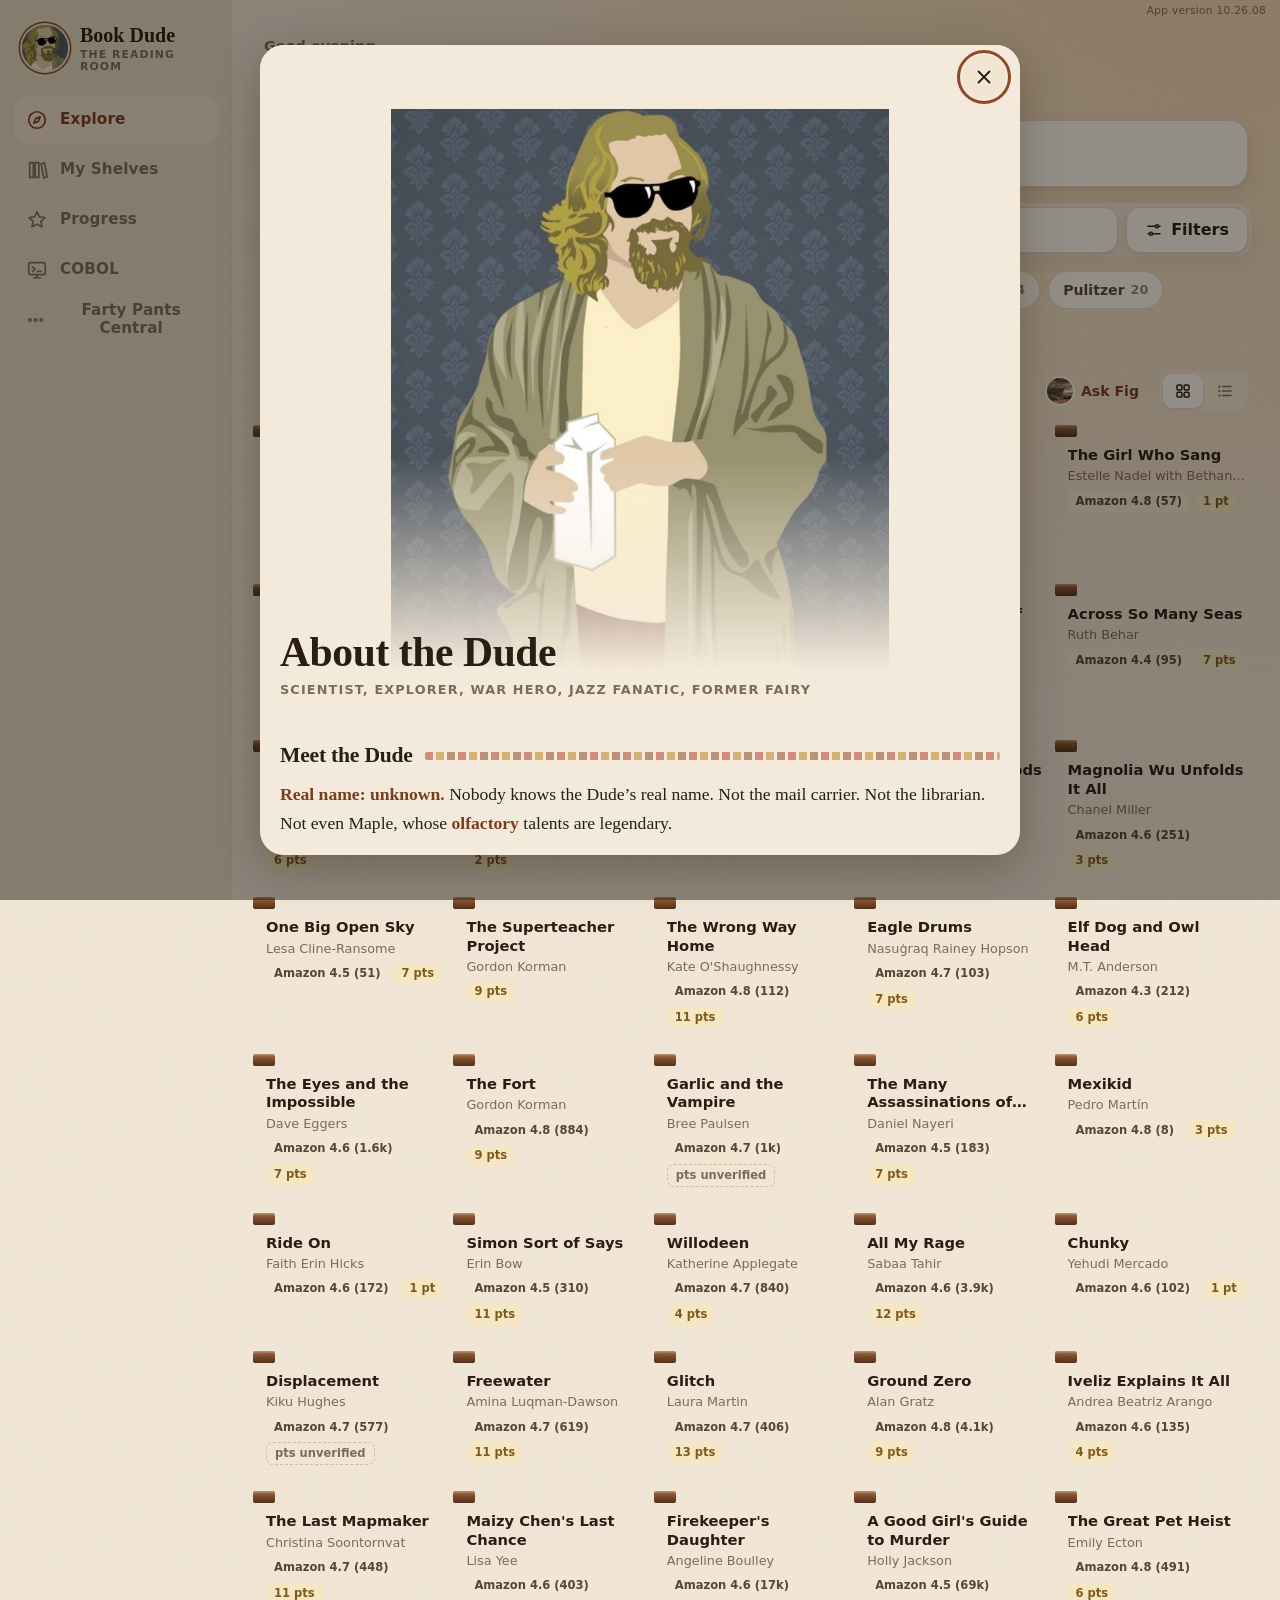
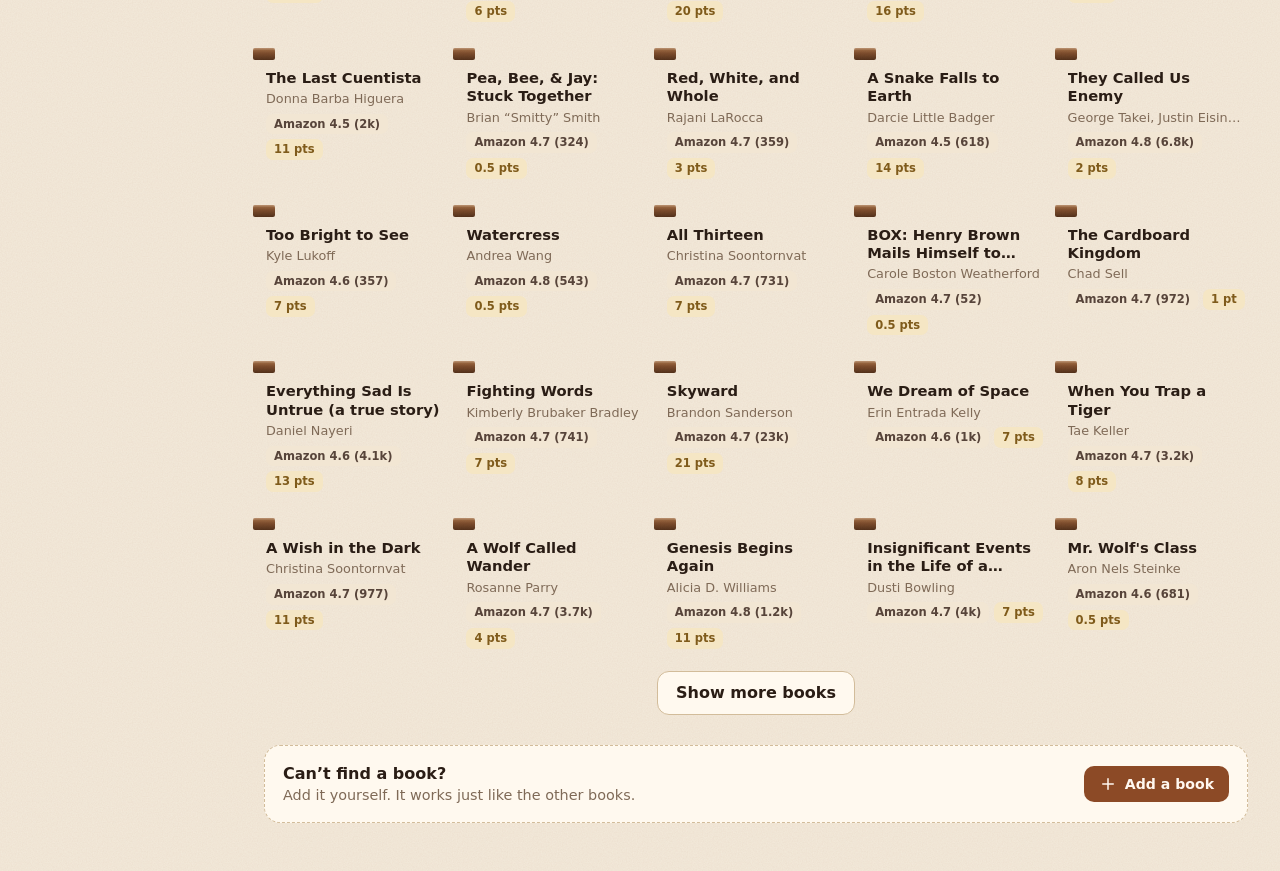
==== docs/index.html @ 534fa657 "Start Book Dude Next as a copy of live Book Dude 10.26.08 Copied from DudebromanUT/Book-Dude at 23ea" ====
<!doctype html>
<html lang="en" data-accent="leather">
<head>
  <meta charset="utf-8">
  <meta name="viewport" content="width=device-width, initial-scale=1, viewport-fit=cover">
  <meta http-equiv="Content-Security-Policy" content="default-src 'self'; script-src 'self'; style-src 'self'; img-src 'self' data: https://covers.openlibrary.org https://archive.org https://*.archive.org; connect-src 'self' https://script.google.com https://script.googleusercontent.com; manifest-src 'self'; worker-src 'self'; base-uri 'none'; form-action 'none'; object-src 'none'">
  <meta name="referrer" content="no-referrer">
  <title>Book Dude Next</title>
  <meta name="description" content="The Book Dude’s Reading Room: find award-winning books, keep a private reading journal, and track AR quiz points.">
  <meta name="color-scheme" content="light dark">
  <meta name="theme-color" content="#F4EADB" media="(prefers-color-scheme: light)">
  <meta name="theme-color" content="#16100C" media="(prefers-color-scheme: dark)">
  <meta name="apple-mobile-web-app-capable" content="yes">
  <meta name="mobile-web-app-capable" content="yes">
  <meta name="apple-mobile-web-app-title" content="Dude Next">
  <meta name="apple-mobile-web-app-status-bar-style" content="default">
  <meta name="format-detection" content="telephone=no">
  <link rel="manifest" href="manifest.webmanifest">
  <link rel="icon" href="icons/icon-192.png" type="image/png">
  <link rel="apple-touch-icon" href="icons/icon-180.png">
  <link rel="stylesheet" href="styles.css">
  <script src="core.js" defer></script>
  <script src="catalog.js" defer></script>
  <script src="dude.js" defer></script>
  <script src="pets.js" defer></script>
  <script src="app/main.js" type="module"></script>
</head>
<body>
  <a class="skip" href="#main">Skip to content</a>
  <div class="app">
    <nav class="tabbar" aria-label="Sections">
      <a class="brand" href="#explore" aria-label="Book Dude home">
        <img src="img/dude-face.jpg" alt="" width="40" height="40">
        <span>Book Dude<small>The Reading Room</small></span>
      </a>
      <button type="button" class="tab" data-act="tab" data-tab="explore">
        <svg viewBox="0 0 24 24" aria-hidden="true"><circle cx="12" cy="12" r="9"/><path d="M15.5 8.5l-2 5-5 2 2-5z"/></svg>
        <span>Explore</span>
      </button>
      <button type="button" class="tab" data-act="tab" data-tab="shelves">
        <svg viewBox="0 0 24 24" aria-hidden="true"><path d="M4 4h4v16H4zM10 4h4v16h-4zM16.5 5.2l3.6-1 3 15.4-3.7 1z"/></svg>
        <span>My Shelves</span>
      </button>
      <button type="button" class="tab" data-act="tab" data-tab="progress">
        <svg viewBox="0 0 24 24" aria-hidden="true"><path d="M12 3l2.6 5.6 6.1.7-4.5 4.2 1.2 6L12 16.6 6.6 19.5l1.2-6-4.5-4.2 6.1-.7z"/></svg>
        <span>Progress</span>
      </button>
      <button type="button" class="tab" data-act="tab" data-tab="cobol">
        <svg viewBox="0 0 24 24" aria-hidden="true"><rect x="3" y="4" width="18" height="13" rx="2"/><path d="M7 8.5l3 2.5-3 2.5M12.5 13.5h4M12 17v3.5M8.5 20.5h7"/></svg>
        <span>COBOL</span>
      </button>
      <button type="button" class="tab" data-act="tab" data-tab="more">
        <svg viewBox="0 0 24 24" aria-hidden="true"><circle cx="5" cy="12" r="1.6"/><circle cx="12" cy="12" r="1.6"/><circle cx="19" cy="12" r="1.6"/></svg>
        <span>Farty Pants Central</span>
      </button>
    </nav>
    <div class="content">
      <p class="app-version" id="app-version"></p>
      <div class="banner" id="update" hidden>
        <span>A new version of Book Dude is ready.</span>
        <button type="button" class="btn small primary" data-act="update-app">Update app</button>
      </div>
      <div class="banner warn" id="storage-warning" hidden></div>
      <main id="main" tabindex="-1">
        <p class="loading">Finding the Dude’s glasses…</p>
      </main>
    </div>
  </div>
  <dialog id="sheet" class="sheet" aria-labelledby="sheet-title"></dialog>
  <dialog id="confirm" class="sheet small" aria-labelledby="confirm-title"></dialog>
  <div id="toast" class="toast" role="status" aria-live="polite"></div>
  <div id="confetti" class="confetti" aria-hidden="true"></div>
  <noscript><p class="loading">Book Dude needs JavaScript turned on.</p></noscript>
</body>
</html>
---- docs/styles.css ----
/* Book Dude: the Reading Room. Late-afternoon library light, old leather, brass, and a well-loved rug. */

:root {
  --serif: "Iowan Old Style", ui-serif, "New York", "Palatino Linotype", Georgia, serif;
  --book: "Iowan Old Style", "Palatino Linotype", ui-serif, Georgia, serif;
  --sans: system-ui, -apple-system, "Segoe UI", Roboto, "Helvetica Neue", sans-serif;
  --round: ui-rounded, "SF Pro Rounded", system-ui, -apple-system, sans-serif;

  --bg: #F4EADB;
  --bg-2: #EBDDC7;
  --surface: #FFF9EF;
  --surface-2: #F2E6D3;
  --ink: #2A1D15;
  --ink-2: #57443A;
  --muted: #7F6A57;
  --line: #E5D5BC;
  --line-strong: #D2BC9A;
  --shadow: 0 1px 2px rgb(70 40 15 / .08), 0 8px 22px rgb(70 40 15 / .10);
  --shadow-lg: 0 12px 44px rgb(40 22 8 / .28);

  --coral: #B8402F;
  --coral-soft: #F6DED6;
  --gold: #B8841F;
  --gold-soft: #F5E6C4;
  --plum: #6E4C8F;
  --plum-soft: #ECE3F3;
  --slate: #6F6A63;
  --slate-soft: #E8E2DA;
  --warn-bg: #FBEBC8;
  --warn-ink: #6B4507;
  --danger: #A8362A;

  /* The shelves, the window light, and a little paper grain. */
  --wood-light: #A8744A;
  --wood: #7C4B2B;
  --wood-dark: #4F2D18;
  --glow: rgb(255 186 104 / .42);
  --grain: url("data:image/svg+xml,%3Csvg xmlns='http://www.w3.org/2000/svg' width='180' height='180'%3E%3Cfilter id='n'%3E%3CfeTurbulence type='fractalNoise' baseFrequency='.8' numOctaves='2' stitchTiles='stitch'/%3E%3CfeColorMatrix values='0 0 0 0 .32 0 0 0 0 .2 0 0 0 0 .1 0 0 0 .09 0'/%3E%3C/filter%3E%3Crect width='100%25' height='100%25' filter='url(%23n)'/%3E%3C/svg%3E");

  --radius: 16px;
  --tabbar-h: 64px;
  --gutter: 16px;
  --safe-t: env(safe-area-inset-top, 0px);
  --safe-b: env(safe-area-inset-bottom, 0px);
  --safe-l: env(safe-area-inset-left, 0px);
  --safe-r: env(safe-area-inset-right, 0px);
  color-scheme: light dark;
}

/* Accent colors the reader can pick in More. Leather is the Dude's armchair. */
:root, [data-accent="leather"] { --accent: #8C4A26; --accent-ink: #FFF8F0; --accent-soft: #F2DFCF; --accent-text: #7A3D1D; }
[data-accent="rug"] { --accent: #A8352B; --accent-ink: #FFF8F0; --accent-soft: #F6DCD6; --accent-text: #932A20; }
[data-accent="brass"] { --accent: #8E610E; --accent-ink: #FFF8EC; --accent-soft: #F5E7C6; --accent-text: #7A520A; }
[data-accent="ivy"] { --accent: #47683A; --accent-ink: #FFFFFF; --accent-soft: #E2ECD9; --accent-text: #3B5830; }
[data-accent="teal"] { --accent: #1F6F6B; --accent-ink: #FFFFFF; --accent-soft: #DCEFEC; --accent-text: #17605C; }
[data-accent="navy"] { --accent: #2D4470; --accent-ink: #FFFFFF; --accent-soft: #DFE5F1; --accent-text: #253A62; }
[data-accent="plum"] { --accent: #7448A8; --accent-ink: #FFFFFF; --accent-soft: #EEE6F7; --accent-text: #63389A; }
[data-accent="berry"] { --accent: #B83B6E; --accent-ink: #FFFFFF; --accent-soft: #F9E1EA; --accent-text: #A0305E; }
/* Earlier choices, kept so a saved pick still works. */
[data-accent="coral"] { --accent: #D0533A; --accent-ink: #FFFFFF; --accent-soft: #FCE4DC; --accent-text: #B4432C; }
[data-accent="sky"] { --accent: #2F6FB3; --accent-ink: #FFFFFF; --accent-soft: #E0ECF8; --accent-text: #275F9C; }
[data-accent="forest"] { --accent: #2E7247; --accent-ink: #FFFFFF; --accent-soft: #DFF0E4; --accent-text: #24633B; }

/* Evening in the Reading Room: lamp light on dark wood. */
@media (prefers-color-scheme: dark) {
  :root {
    --bg: #15100C;
    --bg-2: #1B140F;
    --surface: #221913;
    --surface-2: #2C2119;
    --ink: #F3E6D2;
    --ink-2: #D3C1A8;
    --muted: #A8927A;
    --line: #3A2B20;
    --line-strong: #4D3A2B;
    --shadow: 0 1px 2px rgb(0 0 0 / .35), 0 8px 22px rgb(0 0 0 / .3);
    --shadow-lg: 0 12px 44px rgb(0 0 0 / .55);
    --coral: #F08872;
    --coral-soft: #3F2219;
    --gold: #E8BC5C;
    --gold-soft: #3A2D16;
    --plum: #BBA0E2;
    --plum-soft: #30243F;
    --slate: #B2A99D;
    --slate-soft: #302820;
    --warn-bg: #3B2E16;
    --warn-ink: #F3D89B;
    --danger: #FF9C86;
    --wood-light: #6E4529;
    --wood: #4E2F1A;
    --wood-dark: #2E1A0D;
    --glow: rgb(255 160 80 / .12);
  }
  :root, [data-accent="leather"] { --accent: #E0A070; --accent-ink: #2A1408; --accent-soft: #3C2719; --accent-text: #EDB487; }
  [data-accent="rug"] { --accent: #F08A7A; --accent-ink: #2E0E09; --accent-soft: #43201B; --accent-text: #F6A497; }
  [data-accent="brass"] { --accent: #E8BC5C; --accent-ink: #2A1C04; --accent-soft: #3A2D16; --accent-text: #F0CB7B; }
  [data-accent="ivy"] { --accent: #A3C98A; --accent-ink: #13230C; --accent-soft: #26341E; --accent-text: #B7D7A2; }
  [data-accent="teal"] { --accent: #5CC0B7; --accent-ink: #0D2523; --accent-soft: #1B3836; --accent-text: #7ED3CB; }
  [data-accent="navy"] { --accent: #94B2EA; --accent-ink: #0E1A31; --accent-soft: #1F2B42; --accent-text: #AFC6F0; }
  [data-accent="plum"] { --accent: #B99BEA; --accent-ink: #1E1330; --accent-soft: #2D2540; --accent-text: #CBB3F2; }
  [data-accent="berry"] { --accent: #F08AB4; --accent-ink: #2C0E1B; --accent-soft: #3E2030; --accent-text: #F5A6C6; }
  [data-accent="coral"] { --accent: #FF8A6E; --accent-ink: #2A120C; --accent-soft: #3B2520; --accent-text: #FFA48D; }
  [data-accent="sky"] { --accent: #7DB5F0; --accent-ink: #0D1E31; --accent-soft: #1C2D42; --accent-text: #9CC7F4; }
  [data-accent="forest"] { --accent: #6FCB8F; --accent-ink: #0E2617; --accent-soft: #1B3424; --accent-text: #8ED9A7; }
}

*, *::before, *::after { box-sizing: border-box; }
[hidden] { display: none !important; }
html { -webkit-text-size-adjust: 100%; text-size-adjust: 100%; background: var(--bg); }
@supports (font: -apple-system-body) { html { font: -apple-system-body; } }
body {
  margin: 0;
  min-height: 100dvh;
  /* Sunlight from the round window, top right. */
  background: radial-gradient(130% 60% at 100% -8%, var(--glow), transparent 62%) no-repeat, var(--grain), var(--bg);
  color: var(--ink);
  font-family: var(--sans);
  font-size: 1rem;
  line-height: 1.45;
  -webkit-tap-highlight-color: transparent;
  overscroll-behavior-y: none;
}
html:has(dialog[open]) { overflow: hidden; }
button, input, select, textarea { font: inherit; color: inherit; }
button { cursor: pointer; }
a { color: var(--accent-text); }
img, svg { display: block; }
h1, h2, h3 { font-family: var(--serif); font-weight: 650; line-height: 1.15; margin: 0; letter-spacing: -.01em; }
p { margin: 0; }
:focus-visible { outline: 3px solid var(--accent); outline-offset: 2px; border-radius: 6px; }
.visually-hidden { position: absolute !important; width: 1px; height: 1px; overflow: hidden; clip: rect(0 0 0 0); white-space: nowrap; }
.skip { position: absolute; left: -999px; top: 8px; z-index: 50; background: var(--surface); padding: 8px 12px; border-radius: 8px; }
.skip:focus { left: 8px; }
.loading { padding: 40vh 24px 0; text-align: center; color: var(--muted); }

/* ---------- Layout ---------- */
.app { min-height: 100dvh; }
.content { min-width: 0; }
main {
  padding: calc(var(--safe-t) + 12px) calc(var(--gutter) + var(--safe-r)) calc(var(--tabbar-h) + var(--safe-b) + 28px) calc(var(--gutter) + var(--safe-l));
  max-width: 1180px;
  margin: 0 auto;
  outline: none;
}
.tabbar {
  position: fixed; z-index: 20; left: 0; right: 0; bottom: 0;
  display: grid; grid-template-columns: repeat(5, 1fr);
  padding: 6px calc(8px + var(--safe-r)) calc(6px + var(--safe-b)) calc(8px + var(--safe-l));
  background: color-mix(in srgb, var(--surface) 86%, transparent);
  -webkit-backdrop-filter: saturate(1.6) blur(18px);
  backdrop-filter: saturate(1.6) blur(18px);
  border-top: 1px solid var(--line);
}
.brand { display: none; }
.tab {
  display: flex; flex-direction: column; align-items: center; gap: 3px;
  min-height: 52px; padding: 4px 2px; border: 0; background: none; border-radius: 12px;
  color: var(--muted); font-size: .7rem; font-weight: 600; letter-spacing: .01em;
}
/* A long tab name (Farty Pants Central) wraps onto two lines on a narrow phone instead of running off the edge. */
.tab { min-width: 0; text-align: center; }
.tab span { max-width: 100%; line-height: 1.15; overflow-wrap: anywhere; }
.tab svg { width: 26px; height: 26px; fill: none; stroke: currentColor; stroke-width: 1.8; stroke-linejoin: round; stroke-linecap: round; }
.tab[aria-current="page"] { color: var(--accent-text); }
.tab[aria-current="page"] svg { fill: var(--accent-soft); }

@media (min-width: 900px) {
  .app { display: grid; grid-template-columns: 232px 1fr; }
  .tabbar {
    position: sticky; top: 0; height: 100dvh; display: flex; flex-direction: column; gap: 4px;
    padding: calc(var(--safe-t) + 20px) 14px 20px calc(14px + var(--safe-l));
    border-top: 0; border-right: 1px solid var(--line); background: var(--grain), var(--bg-2);
    -webkit-backdrop-filter: none; backdrop-filter: none;
  }
  .brand { display: flex; align-items: center; gap: 12px; padding: 4px 8px 20px; text-decoration: none; color: var(--ink); }
  .brand img { width: 46px; height: 46px; border-radius: 50%; object-fit: cover; box-shadow: 0 0 0 2px var(--bg-2), 0 0 0 3.5px var(--accent); }
  .brand span { display: grid; font-family: var(--serif); font-weight: 700; font-size: 1.25rem; line-height: 1.1; }
  .brand small { font-family: var(--sans); font-size: .68rem; font-weight: 800; letter-spacing: .1em; text-transform: uppercase; color: var(--muted); margin-top: 3px; }
  .tab { flex-direction: row; gap: 12px; min-height: 46px; padding: 0 12px; font-size: .95rem; }
  .tab svg { width: 22px; height: 22px; }
  .tab[aria-current="page"] { background: var(--accent-soft); }
  main { padding-bottom: 48px; padding-top: calc(var(--safe-t) + 28px); padding-left: 32px; padding-right: calc(32px + var(--safe-r)); width: 100%; }
}

.banner {
  position: sticky; top: 0; z-index: 25;
  display: flex; align-items: center; justify-content: center; flex-wrap: wrap; gap: 8px 14px;
  padding: calc(var(--safe-t) + 8px) 16px 8px; background: var(--accent-soft); color: var(--ink); font-weight: 600; font-size: .92rem; text-align: center;
}
.banner.warn { background: var(--warn-bg); color: var(--warn-ink); }
/* Which version this device is running, in small print at the top (for troubleshooting). */
.app-version {
  position: absolute; z-index: 26; top: calc(var(--safe-t) + 3px); right: 14px; margin: 0; pointer-events: none;
  font-size: .66rem; letter-spacing: .03em; color: var(--muted); font-variant-numeric: tabular-nums;
}
.content { position: relative; }

/* ---------- Headers ---------- */
.view-head { display: flex; align-items: flex-end; justify-content: space-between; gap: 12px; margin: 8px 0 16px; }
.kicker { color: var(--muted); font-size: .9rem; font-weight: 600; margin-bottom: 2px; }
.view-head h1 { font-size: clamp(1.75rem, 6vw, 2.25rem); }
.pill {
  display: inline-flex; align-items: center; gap: 6px; padding: 4px 10px; border-radius: 999px;
  font-size: .75rem; font-weight: 700; background: var(--surface-2); color: var(--muted); white-space: nowrap;
}
.pill.ok { background: var(--accent-soft); color: var(--accent-text); }
.pill .dot { width: 7px; height: 7px; border-radius: 50%; background: currentColor; }
.section-title { font-size: 1.2rem; margin: 28px 0 12px; display: flex; align-items: baseline; justify-content: space-between; gap: 10px; }
.section-title small { font-family: var(--sans); font-size: .82rem; font-weight: 600; color: var(--muted); }

/* ---------- Controls ---------- */
.btn {
  display: inline-flex; align-items: center; justify-content: center; gap: 8px;
  min-height: 44px; padding: 0 18px; border-radius: 12px; border: 1px solid var(--line-strong);
  background: var(--surface); color: var(--ink); font-weight: 650; text-decoration: none; white-space: nowrap;
}
.btn svg { width: 18px; height: 18px; fill: none; stroke: currentColor; stroke-width: 2; stroke-linecap: round; stroke-linejoin: round; }
.btn.primary { background: var(--accent); border-color: transparent; color: var(--accent-ink); }
.btn.ghost { background: transparent; border-color: transparent; color: var(--accent-text); }
.btn.danger { color: var(--danger); }
.btn.small { min-height: 36px; padding: 0 14px; font-size: .88rem; border-radius: 10px; }
.btn.block { width: 100%; }
.btn:disabled { opacity: .5; cursor: default; }
.btn:active:not(:disabled) { transform: scale(.98); }
.icon-btn {
  display: inline-grid; place-items: center; width: 44px; height: 44px; border-radius: 50%;
  border: 0; background: var(--surface-2); color: var(--ink);
}
.icon-btn svg { width: 22px; height: 22px; fill: none; stroke: currentColor; stroke-width: 2; stroke-linecap: round; stroke-linejoin: round; }

.field { display: grid; gap: 6px; }
.field > span, .label { font-size: .82rem; font-weight: 700; color: var(--ink-2); letter-spacing: .01em; }
.input, select.input, textarea.input {
  width: 100%; min-height: 46px; padding: 10px 14px; border-radius: 12px;
  border: 1px solid var(--line-strong); background: var(--surface); color: var(--ink);
  font-size: max(16px, 1rem);
}
.shelf-sort { max-width: 280px; margin-bottom: 12px; }
select.input {
  appearance: none; -webkit-appearance: none; padding-right: 36px;
  background-image: linear-gradient(45deg, transparent 50%, var(--muted) 50%), linear-gradient(135deg, var(--muted) 50%, transparent 50%);
  background-position: calc(100% - 19px) 50%, calc(100% - 14px) 50%; background-size: 5px 5px; background-repeat: no-repeat;
}
textarea.input { min-height: 120px; resize: vertical; line-height: 1.5; }
.input::placeholder { color: var(--muted); }
.hint { font-size: .82rem; color: var(--muted); }
.error { font-size: .85rem; color: var(--danger); font-weight: 600; }

.search {
  position: sticky; top: calc(var(--safe-t) + 6px); z-index: 10;
  display: flex; gap: 8px; align-items: center; margin: 0 -4px 12px; padding: 4px;
  border-radius: 16px;
  background: color-mix(in srgb, var(--bg) 82%, transparent);
  -webkit-backdrop-filter: blur(14px); backdrop-filter: blur(14px);
}
.search-box { position: relative; flex: 1; }
.search-box svg { position: absolute; left: 13px; top: 50%; width: 20px; height: 20px; transform: translateY(-50%); fill: none; stroke: var(--muted); stroke-width: 2; stroke-linecap: round; pointer-events: none; }
.search-box .input { padding-left: 42px; border-radius: 14px; box-shadow: var(--shadow); border-color: var(--line); }
.search-box .input::-webkit-search-cancel-button { -webkit-appearance: none; }
.filter-btn { position: relative; min-height: 46px; border-radius: 14px; box-shadow: var(--shadow); border-color: var(--line); }
.filter-btn .count {
  display: inline-grid; place-items: center; min-width: 20px; height: 20px; padding: 0 6px; border-radius: 10px;
  background: var(--accent); color: var(--accent-ink); font-size: .72rem; font-family: var(--round);
}

.chips { display: flex; gap: 8px; overflow-x: auto; scrollbar-width: none; padding: 2px var(--gutter) 6px; margin: 0 calc(-1 * var(--gutter)); scroll-padding: var(--gutter); }
.chips::-webkit-scrollbar { display: none; }
@media (min-width: 900px) { .chips { flex-wrap: wrap; overflow: visible; padding: 2px 0 6px; margin: 0; } }
.chip {
  flex: none; display: inline-flex; align-items: center; gap: 6px; min-height: 38px; padding: 0 14px;
  border-radius: 999px; border: 1px solid var(--line); background: var(--surface); color: var(--ink-2);
  font-weight: 650; font-size: .88rem; white-space: nowrap;
}
.chip[aria-pressed="true"] { background: var(--ink); border-color: var(--ink); color: var(--bg); }
.chip .n { font-family: var(--round); font-weight: 700; opacity: .65; font-size: .8rem; }
.chip.removable { background: var(--accent-soft); border-color: transparent; color: var(--accent-text); }
.chip.removable svg { width: 14px; height: 14px; stroke: currentColor; stroke-width: 2.5; fill: none; stroke-linecap: round; }

.toolbar { display: flex; align-items: center; justify-content: space-between; gap: 10px; margin: 10px 0 14px; flex-wrap: wrap; }
.toolbar .count { color: var(--muted); font-weight: 600; font-size: .9rem; }
.toolbar .actions { display: flex; gap: 6px; align-items: center; }
.seg { display: inline-flex; padding: 3px; border-radius: 12px; background: var(--surface-2); gap: 2px; }
.seg button { min-height: 34px; min-width: 40px; padding: 0 10px; border: 0; border-radius: 9px; background: none; color: var(--muted); font-weight: 650; font-size: .85rem; display: inline-grid; place-items: center; }
.seg button svg { width: 18px; height: 18px; fill: none; stroke: currentColor; stroke-width: 2; stroke-linecap: round; stroke-linejoin: round; }
.seg button[aria-pressed="true"] { background: var(--surface); color: var(--ink); box-shadow: 0 1px 3px rgb(0 0 0 / .12); }

.filters { margin: 0 0 12px; padding: 16px; border-radius: var(--radius); background: var(--surface); border: 1px solid var(--line); box-shadow: var(--shadow); }
.filters-grid { display: grid; grid-template-columns: repeat(auto-fill, minmax(150px, 1fr)); gap: 12px; }
.filters-foot { display: flex; align-items: center; justify-content: space-between; gap: 12px; margin-top: 14px; flex-wrap: wrap; }
.switch { display: inline-flex; align-items: center; gap: 10px; font-weight: 600; font-size: .92rem; min-height: 44px; cursor: pointer; }
.switch input { appearance: none; -webkit-appearance: none; width: 46px; height: 28px; border-radius: 14px; background: var(--line-strong); position: relative; transition: background .2s; flex: none; margin: 0; }
.switch input::after { content: ""; position: absolute; top: 3px; left: 3px; width: 22px; height: 22px; border-radius: 50%; background: #fff; box-shadow: 0 1px 3px rgb(0 0 0 / .3); transition: transform .2s; }
.switch input:checked { background: var(--accent); }
.switch input:checked::after { transform: translateX(18px); }

/* ---------- Book covers ---------- */
.cover {
  --c1: #2E7D7A; --c2: #F4E3C1; --ct: #FFF8EC;
  position: relative; display: flex; flex-direction: column; justify-content: space-between;
  aspect-ratio: 2 / 3; width: 100%; overflow: hidden; container-type: inline-size;
  padding: 12% 10% 10% 15%; border-radius: 3px 10px 10px 3px;
  background-color: var(--c1); background-image: var(--grain); color: var(--ct);
  box-shadow: inset 4px 0 0 rgb(0 0 0 / .14), inset 7px 0 6px -4px rgb(255 255 255 / .25), 0 1px 2px rgb(0 0 0 / .12), 0 8px 18px -6px rgb(40 25 5 / .35);
}
.cover::before { content: ""; position: absolute; inset: 0; pointer-events: none; opacity: .9; }
.cover::after { content: ""; position: absolute; inset: 0; pointer-events: none; background: linear-gradient(100deg, rgb(255 255 255 / .12), transparent 30%, rgb(0 0 0 / .08)); }
.cover-title {
  position: relative; z-index: 1; font-family: var(--book); font-weight: 700; font-size: 14px; font-size: 12.5cqi; line-height: 1.12;
  display: -webkit-box; -webkit-line-clamp: 5; -webkit-box-orient: vertical; overflow: hidden; text-wrap: balance;
  text-shadow: 0 1px 0 rgb(0 0 0 / .12); overflow-wrap: anywhere;
}
.cover-author { position: relative; z-index: 1; font-size: 10px; font-size: 7.4cqi; font-weight: 650; letter-spacing: .06em; text-transform: uppercase; opacity: .9; display: -webkit-box; -webkit-line-clamp: 2; -webkit-box-orient: vertical; overflow: hidden; }
.cover-initial { display: none; }
.cover.thumb { padding: 0; border-radius: 2px 6px 6px 2px; display: grid; place-items: center; }
.cover.thumb .cover-title, .cover.thumb .cover-author, .cover.thumb .seal { display: none; }
.cover.thumb .cover-initial { position: absolute; inset: 0; z-index: 1; display: grid; place-items: center; font-family: var(--book); font-weight: 700; font-size: 24px; font-size: 46cqi; line-height: 1; }
/* Real cover art: the homemade cover waits underneath, and the spine shading sits on top so it still looks like a book. */
.cover-art { position: absolute; inset: 0; z-index: 1; width: 100%; height: 100%; object-fit: cover; background: var(--c1); }
.cover.has-art > .cover-title, .cover.has-art > .cover-author, .cover.has-art > .cover-initial { visibility: hidden; }
.cover.has-art::after {
  z-index: 2;
  background: linear-gradient(90deg, rgb(0 0 0 / .22) 0 2px, rgb(255 255 255 / .22) 2px 4px, rgb(0 0 0 / .08) 4px 7px, transparent 10px),
    linear-gradient(100deg, rgb(255 255 255 / .1), transparent 30%, rgb(0 0 0 / .06));
}
/* Her own cover photo, in the add/edit book form. */
.photo-pick { display: flex; align-items: center; gap: 14px; }
.photo-pick .row-actions { margin: 0; }
.photo-preview, .photo-empty { flex: none; width: 72px; height: auto; aspect-ratio: 2 / 3; border-radius: 2px 7px 7px 2px; object-fit: cover; box-shadow: 0 1px 2px rgb(0 0 0 / .12), 0 6px 12px -6px rgb(40 25 5 / .35); }
.photo-empty { display: grid; place-items: center; border: 1.5px dashed var(--line-strong); background: var(--surface-2); color: var(--muted); box-shadow: none; }
.photo-empty svg { width: 26px; height: 26px; fill: none; stroke: currentColor; stroke-width: 1.8; stroke-linecap: round; stroke-linejoin: round; }
.cover.shape-short { aspect-ratio: 4 / 5; }
.cover.shape-square { aspect-ratio: 1; }
.cover.shape-wide { aspect-ratio: 4 / 3; }
.cover.has-art .seal { z-index: 3; width: 27%; right: 4%; bottom: 4%; padding: 3%; font-size: 3.7cqi; letter-spacing: .02em; box-shadow: 0 0 0 2px rgb(255 255 255 / .5) inset, 0 0 0 1.5px rgb(255 255 255 / .85), 0 2px 5px rgb(0 0 0 / .45); }

.seal {
  position: absolute; z-index: 2; right: 7%; bottom: 22%; width: 30%; aspect-ratio: 1; border-radius: 50%;
  display: grid; place-items: center; text-align: center; padding: 6%;
  font-family: var(--sans); font-weight: 800; font-size: 6px; font-size: 4.6cqi; line-height: 1.05; letter-spacing: .04em; text-transform: uppercase;
  background: radial-gradient(circle at 35% 30%, #FFF0B8, #E3B33E 55%, #B9861C); color: #5A3E05;
  box-shadow: 0 0 0 2px rgb(255 255 255 / .35) inset, 0 2px 4px rgb(0 0 0 / .3);
}
.seal.silver { background: radial-gradient(circle at 35% 30%, #FFFFFF, #CBD2DA 55%, #8E99A6); color: #2E3640; }
.seal.honey { border-radius: 22%; transform: rotate(45deg); background: radial-gradient(circle at 35% 30%, #FFE59A, #F2B53A 60%, #C98612); color: #5A3A00; }
.seal.honey > span { transform: rotate(-45deg); }
.seal.classic { background: radial-gradient(circle at 35% 30%, #F7EAD0, #D9C29A 60%, #A88E62); color: #3D2E14; }
.seal.bronze { background: radial-gradient(circle at 35% 30%, #F9D2B0, #C98654 60%, #8E5228); color: #3B1D08; }
.seal.ruby { background: radial-gradient(circle at 35% 30%, #FFC9C2, #D2584A 60%, #922D22); color: #FFF5F0; }
.seal.mine { background: radial-gradient(circle at 35% 30%, #FFFFFF, #FFE7F0 45%, #F3A9C6); color: #7A1E47; box-shadow: 0 0 0 2px rgb(255 255 255 / .6) inset, 0 0 0 2px #F3A9C6, 0 2px 4px rgb(0 0 0 / .3); }
/* Her quiz result on the cover: points earned and/or her % score. */
.cover .result {
  position: absolute; z-index: 4; left: 6%; bottom: 4%; padding: 2px 7px; border-radius: 999px; white-space: nowrap;
  background: rgb(20 24 30 / .84); color: #FFE08A; font-family: var(--sans); font-weight: 800; font-size: .68rem; line-height: 1.3; letter-spacing: .02em;
  box-shadow: 0 1px 4px rgb(0 0 0 / .3);
}
.cover.thumb .result { left: 0; right: 0; bottom: 0; padding: 1px 0; border-radius: 0 0 6px 2px; text-align: center; font-size: .56rem; letter-spacing: 0; }

/* Twelve cover palettes and six patterns, chosen per book. */
.p0 { --c1: #2E6F6B; --c2: #EAD7B0; --ct: #FFF8EC; }
.p1 { --c1: #B9533D; --c2: #F3CFA0; --ct: #FFF6EE; }
.p2 { --c1: #253456; --c2: #E2B54B; --ct: #FDF4DE; }
.p3 { --c1: #5E3A5C; --c2: #E9B4C2; --ct: #FFF0F4; }
.p4 { --c1: #2F5641; --c2: #DCC98E; --ct: #F8F3E2; }
.p5 { --c1: #D2A042; --c2: #7E3626; --ct: #33200E; }
.p6 { --c1: #4A7393; --c2: #F2E2B6; --ct: #FFFDF6; }
.p7 { --c1: #8E3B2A; --c2: #EFCFA8; --ct: #FFF4E6; }
.p8 { --c1: #7A6A9E; --c2: #F6DE96; --ct: #FFFFFF; }
.p9 { --c1: #93AC86; --c2: #2C4532; --ct: #1C2B1F; }
.p10 { --c1: #3A332D; --c2: #D9643F; --ct: #F2E8DA; }
.p11 { --c1: #C7707E; --c2: #FBEBDD; --ct: #FFFFFF; }
.m0::before { background: repeating-linear-gradient(0deg, transparent 0 14px, color-mix(in srgb, var(--c2) 26%, transparent) 14px 16px); }
.m1::before { background: radial-gradient(circle, color-mix(in srgb, var(--c2) 40%, transparent) 1.6px, transparent 2.2px) 0 0 / 14px 14px; }
.m2::before { background: radial-gradient(circle at 110% 105%, color-mix(in srgb, var(--c2) 55%, transparent) 0 32%, transparent 32.5% 40%, color-mix(in srgb, var(--c2) 30%, transparent) 40.5% 46%, transparent 46.5%); }
.m3::before { background: linear-gradient(160deg, transparent 0 58%, color-mix(in srgb, var(--c2) 45%, transparent) 58% 66%, transparent 66% 70%, color-mix(in srgb, var(--c2) 25%, transparent) 70% 73%, transparent 73%); }
.m4::before { inset: 6%; border: 1.5px solid color-mix(in srgb, var(--c2) 60%, transparent); outline: 1px solid color-mix(in srgb, var(--c2) 35%, transparent); outline-offset: 3px; border-radius: 2px; }
.m5::before { background: linear-gradient(135deg, color-mix(in srgb, var(--c2) 22%, transparent) 25%, transparent 25%) -10px 0 / 20px 20px, linear-gradient(225deg, color-mix(in srgb, var(--c2) 22%, transparent) 25%, transparent 25%) -10px 0 / 20px 20px; mask-image: linear-gradient(to top, #000 0 28%, transparent 30%); -webkit-mask-image: linear-gradient(to top, #000 0 28%, transparent 30%); }
@media (prefers-color-scheme: dark) { .cover { filter: brightness(.94) saturate(.95); } }

/* ---------- Book grid and list ---------- */
.grid { display: grid; grid-template-columns: repeat(2, minmax(0, 1fr)); gap: 22px 14px; }
@media (min-width: 560px) { .grid { grid-template-columns: repeat(auto-fill, minmax(150px, 1fr)); gap: 26px 18px; } }
.card {
  position: relative; display: flex; flex-direction: column; gap: 9px; padding: 0; border: 0; background: none; text-align: left; color: inherit;
  border-radius: 12px;
}
.card:active .cover { transform: scale(.97); }
.card .cover { transition: transform .15s ease; }
.card-meta { display: grid; gap: 3px; padding: 0 2px; }
.card-meta .t { font-weight: 700; font-size: .92rem; line-height: 1.25; display: -webkit-box; -webkit-line-clamp: 2; -webkit-box-orient: vertical; overflow: hidden; }
.card-meta .a { font-size: .8rem; color: var(--muted); white-space: nowrap; overflow: hidden; text-overflow: ellipsis; }
.tags { display: flex; flex-wrap: wrap; gap: 5px; margin-top: 2px; }
.tag { display: inline-flex; align-items: center; gap: 4px; padding: 2px 8px; border-radius: 7px; background: var(--surface-2); color: var(--ink-2); font-size: .72rem; font-weight: 700; font-family: var(--round); white-space: nowrap; }
.tag.pts { background: var(--gold-soft); color: color-mix(in srgb, var(--gold) 60%, var(--ink)); }
.tag.unknown { background: transparent; border: 1px dashed var(--line-strong); color: var(--muted); }
.tag.mine { background: var(--accent-soft); color: var(--accent-text); }
.flag {
  position: absolute; z-index: 3; top: 8px; left: -4px; padding: 3px 9px 3px 8px; border-radius: 3px 8px 8px 3px;
  font-size: .68rem; font-weight: 800; letter-spacing: .03em; text-transform: uppercase; color: #fff; box-shadow: 0 2px 6px rgb(0 0 0 / .25);
}
.flag.want { background: var(--plum); }
.flag.reading { background: var(--accent); color: var(--accent-ink); }
.flag.finished { background: var(--gold); color: #3A2600; }
.flag.paused { background: var(--slate); }
.heart { position: absolute; z-index: 3; top: 6px; right: 6px; width: 28px; height: 28px; border-radius: 50%; display: grid; place-items: center; background: rgb(255 255 255 / .92); box-shadow: 0 1px 4px rgb(0 0 0 / .2); }
.heart svg { width: 16px; height: 16px; fill: var(--coral); stroke: none; }
@media (prefers-color-scheme: dark) { .heart { background: rgb(20 24 30 / .9); } }
.cover-slot { display: block; position: relative; }
.cover-wrap { display: block; position: relative; }
/* In the cover grid, every row of books stands on a wooden shelf; shorter picture books stand on it too. */
.grid .cover-slot { aspect-ratio: 2 / 3; max-width: 100%; display: flex; flex-direction: column; justify-content: flex-end; margin-bottom: 12px; }
.grid .cover-slot::after {
  content: ""; position: absolute; left: -9px; right: -9px; bottom: -12px; height: 12px; border-radius: 2px;
  background: var(--grain), linear-gradient(var(--wood-light), var(--wood) 42%, var(--wood-dark));
  box-shadow: inset 0 1.5px 0 rgb(255 255 255 / .18), 0 8px 10px -6px rgb(40 20 5 / .55);
}
@media (min-width: 560px) { .grid .cover-slot::after { left: -11px; right: -11px; } }

.list { display: grid; gap: 10px; }
.row {
  display: grid; grid-template-columns: 54px 1fr auto; gap: 14px; align-items: center; width: 100%;
  padding: 10px 12px 10px 10px; border: 1px solid var(--line); border-radius: 14px; background: var(--surface); text-align: left; color: inherit;
}
.row .cover { width: 54px; }
.row .t { font-weight: 700; line-height: 1.25; display: -webkit-box; -webkit-line-clamp: 2; -webkit-box-orient: vertical; overflow: hidden; }
.row .a { font-size: .85rem; color: var(--muted); }
.row .sub { margin-top: 5px; display: flex; flex-wrap: wrap; gap: 6px; align-items: center; font-size: .82rem; color: var(--ink-2); }
.row .chev { width: 18px; height: 18px; fill: none; stroke: var(--muted); stroke-width: 2; stroke-linecap: round; stroke-linejoin: round; }
.bar { height: 8px; border-radius: 4px; background: var(--surface-2); overflow: hidden; min-width: 80px; flex: 1; }
.bar > i { display: block; height: 100%; width: 0; border-radius: inherit; background: var(--accent); transition: width .4s ease; }
.bar.gold > i { background: var(--gold); }
.more-row { display: flex; justify-content: center; padding: 22px 0 4px; }
.add-cta {
  display: flex; align-items: center; justify-content: space-between; gap: 12px 16px; flex-wrap: wrap;
  margin-top: 26px; padding: 16px 18px; border-radius: var(--radius); border: 1.5px dashed var(--line-strong); background: var(--surface);
}
.add-cta p { color: var(--muted); font-size: .9rem; }
.empty { text-align: center; padding: 40px 20px; color: var(--muted); display: grid; gap: 14px; justify-items: center; }
.empty > svg { width: 72px; height: 72px; fill: none; stroke: var(--line-strong); stroke-width: 1.5; stroke-linecap: round; stroke-linejoin: round; }
.empty h2 { color: var(--ink); font-size: 1.25rem; }
.empty p { max-width: 34ch; }
.empty.compact { padding: 8px 8px 24px; gap: 10px; }
.empty .row-actions { justify-content: center; margin-top: 4px; }

/* ---------- Cards / panels ---------- */
.panel { background: var(--surface); border: 1px solid var(--line); border-radius: var(--radius); padding: 18px; box-shadow: var(--shadow); }
.panel + .panel { margin-top: 14px; }
.panel h2 { font-size: 1.15rem; margin-bottom: 6px; }
.panel .section-title { margin-top: 0; }
.panel .lead { color: var(--ink-2); }
.stack { display: grid; gap: 14px; }
.row-actions { display: flex; flex-wrap: wrap; gap: 10px; margin-top: 14px; }
.notice { padding: 14px 16px; border-radius: 14px; background: var(--warn-bg); color: var(--warn-ink); font-size: .92rem; }
.notice.soft { background: var(--surface-2); color: var(--ink-2); }
.notice.accent { background: var(--accent-soft); color: var(--ink); }
.notice strong { display: block; margin-bottom: 2px; }

/* ---------- Progress (dashboard) ---------- */
.hero {
  position: relative; overflow: hidden; display: grid; grid-template-columns: auto 1fr; gap: 18px; align-items: center;
  padding: 22px; border-radius: 22px; color: var(--accent-ink);
  background: var(--grain), radial-gradient(120% 140% at 100% 0%, color-mix(in srgb, var(--accent) 70%, #fff 30%), var(--accent) 60%);
  box-shadow: var(--shadow);
}
/* Stitching, like the Dude's armchair. */
.hero::before { content: ""; position: absolute; inset: 7px; border: 1.5px dashed rgb(255 255 255 / .3); border-radius: 16px; pointer-events: none; }
@media (prefers-color-scheme: dark) { .hero { background: var(--grain), radial-gradient(120% 140% at 100% 0%, color-mix(in srgb, var(--accent) 55%, #000 45%), color-mix(in srgb, var(--accent) 35%, #000 65%)); color: var(--ink); } }
.hero::after { content: ""; position: absolute; right: -40px; bottom: -60px; width: 200px; height: 200px; border-radius: 50%; background: rgb(255 255 255 / .08); }
.ring { width: 118px; height: 118px; position: relative; }
.ring svg { width: 100%; height: 100%; transform: rotate(-90deg); }
.ring circle { fill: none; stroke-width: 11; }
.ring .track { stroke: rgb(255 255 255 / .22); }
.ring .fill { stroke: #FFE08A; stroke-linecap: round; transition: stroke-dashoffset .8s ease; }
.ring .center { position: absolute; inset: 0; display: grid; place-content: center; text-align: center; line-height: 1; }
.big { font-family: var(--round); font-weight: 800; font-size: 2.3rem; letter-spacing: -.02em; }
.ring .big { font-size: 1.9rem; }
.ring small { font-size: .7rem; font-weight: 700; opacity: .85; margin-top: 4px; }
.hero h2 { font-family: var(--sans); font-size: .85rem; font-weight: 700; opacity: .9; text-transform: uppercase; letter-spacing: .06em; }
.hero .goal-line { margin-top: 6px; font-weight: 600; font-size: .95rem; }
.hero .btn { margin-top: 10px; background: rgb(255 255 255 / .2); border-color: transparent; color: inherit; }
.hero .goal-form { display: flex; gap: 8px; margin-top: 10px; align-items: center; flex-wrap: wrap; }
.hero .goal-form .input { width: 110px; min-height: 40px; background: rgb(255 255 255 / .92); color: #1E2833; border: 0; }
.hero-plain { grid-template-columns: 1fr; }

.tiles { display: grid; grid-template-columns: repeat(2, minmax(0, 1fr)); gap: 12px; margin-top: 14px; }
@media (min-width: 720px) { .tiles { grid-template-columns: repeat(4, minmax(0, 1fr)); } }
.tile { padding: 16px; border-radius: var(--radius); background: var(--surface); border: 1px solid var(--line); display: grid; gap: 4px; align-content: start; text-align: left; color: inherit; font: inherit; box-shadow: var(--shadow); }
.tile .num { font-family: var(--round); font-weight: 800; font-size: 2rem; line-height: 1.05; }
.tile .lbl { font-weight: 700; font-size: .88rem; }
.tile .sub { font-size: .78rem; color: var(--muted); }
.tile.gold .num { color: color-mix(in srgb, var(--gold) 75%, var(--ink)); }
.tile.accent .num { color: var(--accent-text); }
.tile.plum .num { color: var(--plum); }
.tile.coral .num { color: var(--coral); }

.chart { display: grid; grid-template-columns: repeat(var(--cols, 12), minmax(0, 1fr)); gap: 6px; align-items: end; height: 170px; padding-top: 18px; }
.chart .col { display: grid; grid-template-rows: 1fr auto; height: 100%; gap: 6px; text-align: center; }
.chart .barv { align-self: end; position: relative; border-radius: 6px 6px 3px 3px; background: var(--accent); min-height: 3px; height: 0; transition: height .5s ease; }
.chart .barv.zero { background: var(--line); }
.chart .barv b { position: absolute; bottom: 100%; left: 50%; transform: translateX(-50%); padding-bottom: 3px; font-family: var(--round); font-size: .7rem; color: var(--ink-2); white-space: nowrap; }
.chart .m { font-size: .7rem; color: var(--muted); font-weight: 700; }
.chart .m em { display: block; font-style: normal; color: color-mix(in srgb, var(--gold) 70%, var(--ink)); font-family: var(--round); min-height: 1.2em; }
.legend { display: flex; gap: 16px; flex-wrap: wrap; font-size: .78rem; color: var(--muted); margin-top: 10px; }
.legend i { display: inline-block; width: 10px; height: 10px; border-radius: 3px; background: var(--accent); margin-right: 6px; vertical-align: -1px; }
.legend i.gold { background: var(--gold); border-radius: 50%; }

.collections { display: grid; gap: 14px; }
@media (min-width: 720px) { .collections { grid-template-columns: 1fr 1fr; column-gap: 28px; } }
.coll { display: grid; gap: 6px; }
.coll-top { display: flex; justify-content: space-between; gap: 8px; font-weight: 650; font-size: .92rem; }
.coll-top span:last-child { font-family: var(--round); color: var(--muted); }

/* ---------- Sheet (book detail) ---------- */
dialog.sheet {
  width: 100%; max-width: 100%; max-height: calc(100dvh - var(--safe-t) - 14px); margin: auto 0 0; padding: 0;
  border: 0; border-radius: 22px 22px 0 0; background: var(--bg); color: var(--ink);
  overflow-y: auto; overscroll-behavior: contain; box-shadow: var(--shadow-lg);
}
dialog.sheet[open] { animation: rise .32s cubic-bezier(.2, .9, .3, 1); }
dialog.sheet::backdrop { background: rgb(15 12 8 / .45); }
dialog.sheet.small { max-width: 520px; }
@media (min-width: 720px) {
  dialog.sheet { margin: auto; max-width: 760px; max-height: min(900px, 90dvh); border-radius: 24px; }
  dialog.sheet[open] { animation: pop .25s ease; }
  .sheet-bar .grab { display: none; }
}
@keyframes rise { from { transform: translateY(40%); opacity: .4; } }
@keyframes pop { from { transform: scale(.96); opacity: 0; } }
.sheet-bar {
  position: sticky; top: 0; z-index: 5; display: flex; align-items: center; justify-content: space-between; gap: 10px;
  padding: 10px 14px 10px 18px; background: color-mix(in srgb, var(--bg) 88%, transparent);
  -webkit-backdrop-filter: blur(14px); backdrop-filter: blur(14px);
}
.sheet-bar .grab { position: absolute; top: 6px; left: 50%; width: 40px; height: 5px; margin-left: -20px; border-radius: 3px; background: var(--line-strong); }
.sheet-bar h2 { font-family: var(--sans); font-size: .9rem; font-weight: 700; color: var(--muted); white-space: nowrap; overflow: hidden; text-overflow: ellipsis; padding-top: 6px; }
.sheet-body { padding: 4px 20px calc(28px + var(--safe-b)); display: grid; gap: 18px; }
.book-hero { display: grid; grid-template-columns: 128px 1fr; gap: 18px; align-items: start; }
@media (min-width: 560px) { .book-hero { grid-template-columns: 150px 1fr; gap: 24px; } }
.book-hero h1 { font-size: clamp(1.45rem, 5.5vw, 2rem); margin-bottom: 6px; }
.book-hero .by { color: var(--ink-2); font-weight: 600; margin-bottom: 10px; }
.book-hero .tags { gap: 6px; }
.book-hero .tag { font-size: .78rem; padding: 3px 9px; }
.book-hero .hero-actions { display: flex; flex-wrap: wrap; gap: 8px; margin-top: 12px; }
.share-preview { padding: 12px 14px; border-radius: 12px; background: var(--surface-2); border: 1px solid var(--line); display: grid; gap: 8px; }
.share-text { white-space: pre-wrap; overflow-wrap: anywhere; -webkit-user-select: text; user-select: text; }
.share-switches { display: grid; gap: 2px; }
.share-list { margin-top: 12px; }
.book-hero .library-hint { margin-top: 6px; font-size: .76rem; line-height: 1.35; }

.status-grid { display: grid; grid-template-columns: repeat(4, minmax(0, 1fr)); gap: 8px; }
.status-btn {
  display: grid; justify-items: center; gap: 4px; padding: 10px 4px 9px; min-height: 66px;
  border-radius: 14px; border: 1.5px solid var(--line); background: var(--surface); color: var(--ink-2); font-weight: 700; font-size: .78rem; line-height: 1.1; text-align: center;
}
.status-btn svg { width: 24px; height: 24px; fill: none; stroke: currentColor; stroke-width: 1.9; stroke-linecap: round; stroke-linejoin: round; }
.status-btn[aria-pressed="true"] { border-color: transparent; color: #fff; }
.status-btn[data-status="want"][aria-pressed="true"] { background: var(--plum); }
.status-btn[data-status="reading"][aria-pressed="true"] { background: var(--accent); color: var(--accent-ink); }
.status-btn[data-status="finished"][aria-pressed="true"] { background: var(--gold); color: #3A2600; }
.status-btn[data-status="paused"][aria-pressed="true"] { background: var(--slate); }
.shelf-head { display: flex; align-items: center; justify-content: space-between; gap: 10px; margin-bottom: 10px; }
.fav-btn { display: inline-flex; align-items: center; gap: 6px; min-height: 40px; padding: 0 14px; border-radius: 999px; border: 1.5px solid var(--line); background: var(--surface); color: var(--ink-2); font-weight: 700; font-size: .85rem; }
.fav-btn svg { width: 18px; height: 18px; fill: none; stroke: currentColor; stroke-width: 2; }
.fav-btn[aria-pressed="true"] { color: var(--coral); border-color: color-mix(in srgb, var(--coral) 45%, transparent); background: var(--coral-soft); }
.fav-btn[aria-pressed="true"] svg { fill: currentColor; }
.box { padding: 16px; border-radius: var(--radius); background: var(--surface); border: 1px solid var(--line); display: grid; gap: 14px; }
.box h3 { font-family: var(--sans); font-size: .82rem; text-transform: uppercase; letter-spacing: .07em; color: var(--muted); font-weight: 800; }
.two { display: grid; grid-template-columns: 1fr 1fr; gap: 12px; }
.range-row { display: flex; align-items: center; gap: 14px; }
.range-row output { font-family: var(--round); font-weight: 800; font-size: 1.15rem; min-width: 52px; text-align: right; }
input[type="range"] { flex: 1; accent-color: var(--accent); height: 32px; }
.stars { display: flex; gap: 4px; }
.rating-row { display: grid; gap: 4px; margin-top: 14px; padding-top: 12px; border-top: 1px dashed var(--line-strong); }
.rating-says { font-family: var(--serif); font-size: .98rem; color: var(--ink-2); min-height: 1.4em; }
.tag.my-rating { background: var(--gold-soft); color: color-mix(in srgb, var(--gold) 70%, var(--ink)); }
.stars button { width: 44px; height: 44px; padding: 0; border: 0; background: none; display: grid; place-items: center; color: var(--line-strong); }
.stars button svg { width: 32px; height: 32px; fill: currentColor; }
.stars button[aria-pressed="true"] { color: var(--gold); }
.quiz { background: linear-gradient(160deg, var(--gold-soft), var(--surface) 70%); border-color: color-mix(in srgb, var(--gold) 35%, var(--line)); }
.quiz .worth { font-weight: 650; }
.quiz .worth b { font-family: var(--round); font-size: 1.1rem; }
.earned { display: flex; align-items: center; gap: 12px; padding: 12px 14px; border-radius: 12px; background: var(--surface); border: 1px solid var(--line); }
.earned .big { font-size: 1.8rem; color: color-mix(in srgb, var(--gold) 75%, var(--ink)); }
.facts { display: grid; grid-template-columns: max-content 1fr; gap: 8px 16px; margin: 0; font-size: .92rem; }
.facts dt { color: var(--muted); font-weight: 650; }
.facts dd { margin: 0; overflow-wrap: anywhere; }
.desc { font-family: var(--serif); font-size: 1.08rem; line-height: 1.55; }
.small-print { font-size: .8rem; color: var(--muted); }
.awards { display: flex; flex-wrap: wrap; gap: 6px; }
.heads-up { display: flex; gap: 12px; align-items: flex-start; padding: 12px 14px; border-radius: 14px; background: var(--warn-bg); color: var(--warn-ink); font-size: .92rem; }
.heads-up svg { width: 20px; height: 20px; flex: none; margin-top: 1px; fill: none; stroke: currentColor; stroke-width: 2; stroke-linecap: round; stroke-linejoin: round; }
.confirm-body { padding: 8px 22px calc(24px + var(--safe-b)); display: grid; gap: 14px; }
.form-title { font-size: clamp(1.5rem, 6vw, 2rem); margin-bottom: 6px; }
.error .row-actions { margin-top: 10px; }
.error b { color: var(--ink); }
.confirm-body ul { margin: 0; padding-left: 20px; display: grid; gap: 4px; }

/* ---------- Settings ---------- */
.accents { display: grid; grid-template-columns: repeat(4, 44px); gap: 10px 12px; }
.accents button { width: 44px; height: 44px; border-radius: 50%; border: 3px solid var(--surface); box-shadow: 0 0 0 1px var(--line-strong); background-image: var(--grain); }
.accents button[aria-pressed="true"] { box-shadow: 0 0 0 3px var(--ink); }
.accents [data-accent="leather"] { background-color: #8C4A26; }
.accents [data-accent="rug"] { background-color: #A8352B; }
.accents [data-accent="brass"] { background-color: #B8841F; }
.accents [data-accent="ivy"] { background-color: #47683A; }
.accents [data-accent="teal"] { background-color: #1F6F6B; }
.accents [data-accent="navy"] { background-color: #2D4470; }
.accents [data-accent="plum"] { background-color: #7448A8; }
.accents [data-accent="berry"] { background-color: #B83B6E; }
@media (min-width: 400px) { .accents { grid-template-columns: repeat(8, 40px); gap: 8px; } .accents button { width: 40px; height: 40px; } }
.status-list { display: grid; gap: 10px; margin: 0; padding: 0; list-style: none; }
.status-list li { display: flex; gap: 12px; align-items: flex-start; }
.status-list .ico { flex: none; width: 28px; height: 28px; border-radius: 50%; display: grid; place-items: center; background: var(--surface-2); }
.status-list .ico.ok { background: var(--accent-soft); color: var(--accent-text); }
.status-list .ico.warn { background: var(--warn-bg); color: var(--warn-ink); }
.status-list .ico svg { width: 16px; height: 16px; fill: none; stroke: currentColor; stroke-width: 2.4; stroke-linecap: round; stroke-linejoin: round; }
.settings-grid { display: grid; gap: 14px; }

/* ---------- The Dude ---------- */
.dude { display: flex; gap: 12px; align-items: flex-start; margin: 0 0 16px; }
.dude-avatar {
  flex: none; width: 60px; height: 60px; padding: 0; border-radius: 50%; overflow: hidden; border: 3px solid var(--surface);
  background: var(--surface-2); box-shadow: 0 0 0 1.5px var(--accent), var(--shadow);
}
.dude-avatar img, .face img, .crew img, img.face { width: 100%; height: 100%; object-fit: cover; }
.bubble {
  position: relative; flex: 1; min-width: 0; margin-top: 4px; padding: 10px 14px 12px; border-radius: 4px 18px 18px 18px;
  background: var(--surface); border: 1px solid var(--line); box-shadow: var(--shadow); text-align: left; color: inherit; font: inherit;
}
.bubble::before {
  content: ""; position: absolute; left: -7px; top: 10px; width: 12px; height: 12px; background: var(--surface);
  border-left: 1px solid var(--line); border-bottom: 1px solid var(--line); transform: rotate(45deg);
}
.bubble .who { display: block; font-size: .7rem; font-weight: 800; letter-spacing: .09em; text-transform: uppercase; color: var(--accent-text); margin-bottom: 3px; }
.bubble .line {
  display: block; width: 100%; padding: 0; border: 0; background: none; color: inherit; text-align: left; cursor: pointer;
  font-family: var(--serif); font-size: 1.05rem; line-height: 1.4;
}
.bubble .line.pop { animation: pop .25s ease; }
.bubble-link {
  display: inline-flex; align-items: center; gap: 6px; margin-top: 8px; padding: 4px 10px 4px 8px; border-radius: 999px;
  border: 1px solid color-mix(in srgb, var(--accent) 30%, transparent); background: var(--accent-soft); color: var(--accent-text);
  font-size: .8rem; font-weight: 700; max-width: 100%;
}
.bubble-link svg { width: 15px; height: 15px; flex: none; fill: none; stroke: currentColor; stroke-width: 2; stroke-linecap: round; stroke-linejoin: round; }
.bubble .ps { margin-top: 8px; padding-top: 8px; border-top: 1px dashed var(--line-strong); font-size: .86rem; color: var(--ink-2); line-height: 1.4; }
/* Asking the Dude (Claude on, through the Google script): the buttons under his bubble, his book picks, and the chat. */
.dude-asks { display: flex; flex-wrap: wrap; gap: 8px; margin-top: 10px; }
.sheet-body.ai-sheet { grid-template-columns: minmax(0, 1fr); align-content: start; }
.ai-sheet h2 { margin: 0; font-family: var(--book); font-size: 1.5rem; }
.thinking span { animation: blink 1.2s infinite both; }
.thinking span:nth-child(2) { animation-delay: .2s; }
.thinking span:nth-child(3) { animation-delay: .4s; }
@keyframes blink { 0%, 80%, 100% { opacity: .15; } 40% { opacity: 1; } }
.picks { display: grid; gap: 18px; grid-template-columns: repeat(auto-fill, minmax(170px, 1fr)); }
.pick { display: grid; gap: 8px; align-content: start; }
.pick .why { margin: 0; font-size: .92rem; line-height: 1.4; color: var(--ink-2); }
@media (max-width: 559px) { .picks { grid-template-columns: minmax(0, 1fr); } .pick { grid-template-columns: 116px minmax(0, 1fr); gap: 14px; } }
/* COBOL: an IBM 3270 mainframe terminal. Green on black, with the 3279's turquoise, blue, yellow and red for the
   title line, her lines, the function keys and notices. Always dark inside, in light or dark mode. */
.cobol-view { display: grid; grid-template-columns: minmax(0, 1fr); gap: 12px; max-width: 980px; }
.cobol-view .t-log { max-height: min(52vh, 560px); }
/* Talk to a grown-up: small, yellow, and always at the top of every COBOL screen. */
.grownup-btn { justify-self: start; min-height: 36px; padding: 6px 14px; border: 0; border-radius: 999px; background: #F2B53A; color: #3A2600; font: inherit; font-size: .9rem; font-weight: 800; box-shadow: 0 2px 0 #C98612; cursor: pointer; }
.grownup-btn:active { transform: translateY(2px); box-shadow: 0 0 0 #C98612; }
.grownup-panel { display: grid; gap: 12px; justify-items: start; }
.grownup-panel h2 { margin: 0; font-family: var(--book); font-size: 1.6rem; }
.grownup-panel p { margin: 0; line-height: 1.45; }
.grownup-panel .big { font-size: 1.25rem; font-weight: 700; }
.crt { min-width: 0; padding: 14px; border-radius: 18px; background: linear-gradient(#4A4D53, #2A2C30); box-shadow: inset 0 1px 0 rgb(255 255 255 / .18), 0 10px 24px -10px rgb(10 10 10 / .6); }
.crt-screen {
  position: relative; display: grid; grid-template-columns: minmax(0, 1fr); gap: 10px; padding: 12px 14px; overflow: hidden; border-radius: 10px;
  background: radial-gradient(ellipse at center, #061A09 0%, #020A03 80%, #010401 100%); box-shadow: inset 0 0 28px rgb(0 0 0 / .9);
  color: #33FF66; font-family: ui-monospace, "SF Mono", Menlo, Monaco, "Courier New", monospace; font-size: 15px; line-height: 1.45; text-shadow: 0 0 6px rgb(51 255 102 / .5);
}
.crt-screen::after { content: ""; position: absolute; inset: 0; pointer-events: none; border-radius: inherit; background: repeating-linear-gradient(rgb(0 0 0 / .2) 0 1px, transparent 1px 3px); }
.crt-screen p { margin: 0; }
.t-head { display: flex; flex-wrap: wrap; justify-content: space-between; gap: 4px 12px; padding-bottom: 6px; border-bottom: 1px solid rgb(64 224 208 / .5); color: #40E0D0; font-size: 13px; font-weight: 700; letter-spacing: .06em; text-shadow: 0 0 6px rgb(64 224 208 / .5); }
.t-status { padding-bottom: 8px; border-bottom: 1px dashed rgb(51 255 102 / .45); color: #E8FFF0; font-size: 13px; text-shadow: 0 0 6px rgb(232 255 240 / .4); }
.t-log { display: grid; grid-template-columns: minmax(0, 1fr); gap: 8px; align-content: start; max-height: min(46vh, 440px); overflow-y: auto; overscroll-behavior: contain; scrollbar-color: #1F7A35 transparent; }
.t-line { white-space: pre-wrap; overflow-wrap: anywhere; }
.t-line.t-me { color: #6FE7FF; text-shadow: 0 0 6px rgb(111 231 255 / .45); }
.t-line.t-note { color: #FFE45C; text-shadow: 0 0 6px rgb(255 228 92 / .4); }
.t-who { font-weight: 700; }
.t-cursor { display: inline-block; width: .6em; height: 1em; margin-left: 6px; vertical-align: -2px; background: currentColor; animation: t-blink 1s steps(1) infinite; }
@keyframes t-blink { 50% { opacity: 0; } }
.t-prompt { display: flex; align-items: center; gap: 8px; }
.t-prompt label { color: #6FE7FF; }
.t-prompt input { flex: 1; min-width: 0; padding: 6px 2px; border: 0; border-bottom: 1px solid rgb(51 255 102 / .5); border-radius: 0; outline: none; background: transparent; color: #6FE7FF; font: inherit; font-size: 16px; text-shadow: inherit; caret-color: #33FF66; }
.t-prompt input:focus { border-bottom-color: #33FF66; }
.t-key { flex: none; min-height: 36px; padding: 6px 10px; border: 1px solid rgb(51 255 102 / .6); border-radius: 3px; background: transparent; color: inherit; font: inherit; text-shadow: inherit; cursor: pointer; }
.t-key:disabled { opacity: .5; }
.t-break { display: grid; gap: 8px; justify-items: start; padding: 10px; border: 1px solid #FFE45C; color: #FFE45C; }
/* The function keys, and the status line under them (the 3270's "operator information area"). */
.t-pf { display: flex; flex-wrap: wrap; gap: 6px; padding-top: 10px; border-top: 1px solid rgb(51 255 102 / .35); }
.t-pf button { min-height: 36px; padding: 6px 10px; border: 1px solid rgb(127 178 255 / .65); border-radius: 3px; background: transparent; color: #8FBCFF; font: inherit; font-size: 13px; font-weight: 700; text-shadow: 0 0 6px rgb(127 178 255 / .5); cursor: pointer; }
.t-pf button:active { background: rgb(127 178 255 / .18); }
.t-oia { display: flex; justify-content: space-between; gap: 12px; padding-top: 4px; border-top: 2px solid rgb(51 255 102 / .5); font-size: 11px; letter-spacing: .08em; opacity: .85; }
/* The history file and the test scroll inside the screen, so the function keys stay in sight. */
.t-body { display: grid; grid-template-columns: minmax(0, 1fr); gap: 12px; align-content: start; max-height: min(52vh, 520px); overflow-y: auto; overscroll-behavior: contain; scrollbar-color: #1F7A35 transparent; }
.t-body:focus-visible { outline: 1px dashed #33FF66; outline-offset: 2px; }
.t-filesec { display: grid; gap: 6px; }
.t-filesec h3 { margin: 0; color: #E8FFF0; font: inherit; font-weight: 700; text-shadow: 0 0 6px rgb(232 255 240 / .4); }
.t-code { margin: 0; padding: 8px 10px; overflow-x: auto; border: 1px dashed rgb(51 255 102 / .5); color: #6FE7FF; font: inherit; white-space: pre; }
.t-keys { display: grid; grid-template-columns: max-content minmax(0, 1fr); gap: 4px 12px; margin: 0; }
.t-keys dt { color: #8FBCFF; font-weight: 700; }
.t-keys dd { margin: 0; }
.t-actions { display: flex; flex-wrap: wrap; align-items: center; gap: 8px; }
.t-actions p { flex-basis: 100%; }
.t-callout { padding: 8px 10px; border: 2px solid #FFE45C; color: #FFE45C; text-shadow: 0 0 6px rgb(255 228 92 / .4); }
.t-callout b { font-weight: 800; }
.t-ok, .t-score { color: #E8FFF0; font-weight: 700; text-shadow: 0 0 6px rgb(232 255 240 / .4); }
.t-score { font-size: 1.15em; }
.t-warn { color: #FF7A6B; font-weight: 700; text-shadow: 0 0 6px rgb(255 122 107 / .45); }
.t-quiz { display: grid; gap: 12px; justify-items: start; }
.t-q { display: grid; gap: 2px; width: 100%; box-sizing: border-box; margin: 0; padding: 8px 10px; border: 1px solid rgb(51 255 102 / .35); border-radius: 3px; }
.t-q legend { padding: 0 4px; color: #E8FFF0; font-weight: 700; }
.t-q label { display: flex; align-items: center; gap: 10px; min-height: 36px; cursor: pointer; }
.t-q input { flex: none; width: 18px; height: 18px; margin: 0; accent-color: #33FF66; }
.crt-screen .t-error { color: #FFE45C; font-size: inherit; font-weight: 700; }
.t-missed { display: grid; gap: 4px; margin: 0; padding-left: 2.5ch; }
.t-missed span { color: #FFE45C; }
/* The main menu: three options to tap, or a number to type after OPTION ===>. */
.t-menu-title { color: #E8FFF0; font-weight: 700; text-shadow: 0 0 6px rgb(232 255 240 / .4); }
.t-menu { display: grid; gap: 8px; margin: 0; padding: 0; list-style: none; }
.t-opt { display: grid; grid-template-columns: 2ch minmax(0, 1fr); column-gap: 14px; align-items: baseline; width: 100%; min-height: 52px; padding: 8px 12px; border: 1px solid rgb(51 255 102 / .4); border-radius: 3px; background: transparent; color: inherit; font: inherit; text-align: left; text-shadow: inherit; cursor: pointer; }
.t-opt:active { background: rgb(51 255 102 / .12); }
.t-num { grid-row: span 2; color: #E8FFF0; font-weight: 800; }
.t-name { color: #E8FFF0; font-weight: 700; }
.t-desc { grid-column: 2; color: #6FE7FF; font-size: .9em; }
/* Library articles in the plain voice read in a sans face; every article gets a title line. */
.t-title { margin: 0; color: #E8FFF0; font: 700 1.15em/1.3 inherit; text-shadow: 0 0 6px rgb(232 255 240 / .4); }
.t-plain { font-family: var(--sans); font-size: 16px; line-height: 1.55; }
.t-plain .t-filesec h3 { font-family: var(--sans); }
/* The think-about-it question at the end of a test. */
.t-think { display: grid; gap: 8px; padding: 12px; border: 1px dashed rgb(111 231 255 / .6); border-radius: 4px; }
.t-think h3 { margin: 0; color: #6FE7FF; font: inherit; font-weight: 700; }
.t-think-q { color: #E8FFF0; }
.t-think-form { display: grid; gap: 8px; }
.t-think textarea { width: 100%; box-sizing: border-box; min-height: 5.5em; padding: 8px; border: 1px solid rgb(51 255 102 / .5); border-radius: 3px; background: transparent; color: #6FE7FF; font: inherit; font-size: 16px; caret-color: #33FF66; resize: vertical; }
.t-think textarea:focus { outline: none; border-color: #33FF66; }
.t-think .t-key { justify-self: start; }
.t-body + .t-actions { padding-top: 10px; border-top: 1px dashed rgb(51 255 102 / .35); }
.cobol-intro .crt { margin-top: 4px; }
.cobol-intro .crt-screen { justify-items: start; }
.story-body .cobol-intro .crt-screen p { margin: 0; font: inherit; }
@media (max-width: 559px) {
  .crt { padding: 8px; border-radius: 14px; }
  .crt-screen { padding: 10px; font-size: 14px; }
  .t-head span:nth-child(2) { display: none; }
  .t-log, .cobol-view .t-log { max-height: 38vh; }
  .t-body { max-height: 40vh; }
  .t-pf { gap: 5px; }
  .t-pf button { padding: 6px 7px; font-size: 12px; }
  .t-keys { grid-template-columns: minmax(0, 1fr); }
  .t-keys dd { margin-bottom: 6px; }
}
@media (prefers-reduced-motion: reduce) { .thinking span { animation: none; opacity: 1; } .t-cursor { animation: none; } }
.btn img.face { width: 26px; height: 26px; border-radius: 50%; margin-left: -6px; box-shadow: 0 0 0 1.5px var(--surface); }
.pet { width: 84px; height: 84px; border-radius: 50%; overflow: hidden; box-shadow: 0 0 0 3px var(--surface), 0 0 0 4.5px var(--line-strong), var(--shadow); }

.meet { display: grid; grid-template-columns: 96px 1fr; gap: 16px; align-items: center; }
.meet .face { width: 96px; height: 96px; border-radius: 50%; overflow: hidden; box-shadow: 0 0 0 3px var(--surface), 0 0 0 4.5px var(--accent); }
.meet h2 { margin-bottom: 4px; }

.story { padding-top: 0; }
.story-figure { position: relative; margin: 0 -20px; }
.story-figure img { display: block; width: auto; max-width: 100%; height: auto; max-height: 560px; margin: 0 auto; object-fit: contain; }
.story-figure::after { content: ""; position: absolute; left: 0; right: 0; bottom: -1px; height: 38%; background: linear-gradient(transparent, var(--bg)); }
.story-title { position: relative; margin-top: -58px; }
.story-title h1 { font-size: clamp(2rem, 8vw, 2.6rem); }
.story-title p { color: var(--muted); font-weight: 700; font-size: .8rem; letter-spacing: .09em; text-transform: uppercase; margin-top: 4px; }
.story-body p { font-family: var(--serif); font-size: 1.1rem; line-height: 1.62; margin: 0 0 14px; }
.story-body > section:first-child > p:first-child::first-letter {
  float: left; font-family: var(--book); font-weight: 700; font-size: 3.5em; line-height: .8; padding: 6px 8px 0 0; color: var(--accent-text);
}
.story-body h2 { display: flex; align-items: center; gap: 12px; font-size: 1.35rem; margin: 26px 0 12px; }
/* A strip of the rug under each chapter heading. */
.story-body h2::after {
  content: ""; flex: 1; height: 8px; border-radius: 2px; opacity: .55;
  background: repeating-linear-gradient(90deg, var(--coral) 0 8px, transparent 8px 11px, var(--gold) 11px 19px, transparent 19px 22px, var(--accent) 22px 30px, transparent 30px 33px);
}
.crew { list-style: none; margin: 0 0 8px; padding: 0; display: grid; gap: 12px; }
.crew li { display: grid; grid-template-columns: 64px 1fr; gap: 14px; align-items: center; padding: 12px 14px 12px 12px; border-radius: 16px; background: var(--surface); border: 1px solid var(--line); }
.crew .face { width: 64px; height: 64px; border-radius: 50%; overflow: hidden; box-shadow: 0 0 0 2.5px var(--surface), 0 0 0 4px var(--line-strong); }
.crew b { display: block; font-family: var(--serif); font-size: 1.1rem; }
.crew .txt { display: block; color: var(--ink-2); line-height: 1.45; }
.rules { list-style: none; margin: 0 0 8px; padding: 0; display: grid; gap: 12px; counter-reset: rule; }
.rules li { counter-increment: rule; display: grid; grid-template-columns: 34px 1fr; gap: 12px; align-items: start; font-family: var(--serif); font-size: 1.07rem; line-height: 1.5; }
.rules li::before {
  content: counter(rule); display: grid; place-items: center; width: 32px; height: 32px; border-radius: 50%;
  background: var(--gold-soft); color: color-mix(in srgb, var(--gold) 70%, var(--ink)); border: 1.5px solid color-mix(in srgb, var(--gold) 50%, transparent);
  font-family: var(--round); font-weight: 800; font-size: .95rem;
}
.signoff { font-family: var(--book); font-style: italic; font-size: 1.6rem; text-align: right; color: var(--accent-text); margin: 4px 0 8px; }
@media (min-width: 900px) { .settings-grid { grid-template-columns: 1fr 1fr; align-items: start; } .settings-grid .panel + .panel { margin-top: 0; } }

/* ---------- Toast & confetti ---------- */
.toast {
  position: fixed; z-index: 60; left: 50%; bottom: calc(var(--tabbar-h) + var(--safe-b) + 16px);
  max-width: min(92vw, 420px); padding: 12px 18px; border-radius: 14px; background: var(--ink); color: var(--bg);
  font-weight: 650; font-size: .95rem; text-align: center; box-shadow: var(--shadow-lg);
  transform: translate(-50%, 20px); opacity: 0; pointer-events: none; transition: opacity .25s, transform .25s;
}
.toast.show { opacity: 1; transform: translate(-50%, 0); }
@media (min-width: 900px) { .toast { bottom: 28px; } }
.confetti { position: fixed; inset: 0; pointer-events: none; z-index: 70; overflow: hidden; }
.confetti i { position: absolute; top: -12px; width: 9px; height: 14px; border-radius: 2px; animation: fall var(--d, 1.4s) cubic-bezier(.25, .6, .4, 1) forwards; }
@keyframes fall { to { transform: translate(var(--x, 0), 105vh) rotate(var(--r, 540deg)); opacity: .9; } }

@media (prefers-reduced-motion: reduce) {
  *, *::before, *::after { animation-duration: .01ms !important; transition-duration: .01ms !important; }
  .confetti { display: none; }
}

/* ---------- Book Money Jar ---------- */
.jar-card {
  position: relative; display: grid; grid-template-columns: 112px 1fr; gap: 6px 16px; align-items: center;
  margin-bottom: 18px; padding: 18px 18px 16px; border-radius: 22px;
  background: var(--grain), linear-gradient(160deg, var(--gold-soft), var(--surface) 65%);
  border: 1px solid color-mix(in srgb, var(--gold) 35%, var(--line)); box-shadow: var(--shadow);
}
.jar svg { width: 112px; height: auto; overflow: visible; }
.jar-back { fill: color-mix(in srgb, var(--surface) 70%, transparent); }
.jar-fill { transform: translateY(104px); transition: transform 1.1s cubic-bezier(.2, .8, .2, 1); }
.jar-coins circle { fill: #F6D46B; stroke: #B8841F; stroke-width: 1.5; }
.jar-glass { fill: none; stroke: color-mix(in srgb, var(--ink) 30%, transparent); stroke-width: 2.5; }
.jar-shine { fill: none; stroke: rgb(255 255 255 / .6); stroke-width: 4; stroke-linecap: round; }
.jar-lid { fill: var(--wood); stroke: var(--wood-dark); stroke-width: 1.5; }
.jar-label { fill: #FBF3E2; stroke: #C9B18A; stroke-width: 1; }
.jar-label-text { font: 800 8.5px var(--sans); letter-spacing: .08em; fill: #7A3D1D; }
.jar-card.full .jar svg { animation: jiggle 1.6s ease-in-out infinite; transform-origin: 50% 90%; }
@keyframes jiggle { 0%, 70%, 100% { transform: rotate(0); } 76% { transform: rotate(-4deg); } 84% { transform: rotate(4deg); } 92% { transform: rotate(-2deg); } }
.jar-kicker { font-size: .72rem; font-weight: 800; letter-spacing: .1em; text-transform: uppercase; color: color-mix(in srgb, var(--gold) 70%, var(--ink)); }
.jar-count { display: flex; align-items: baseline; gap: 6px; flex-wrap: wrap; margin-top: 2px; }
.jar-count .big { font-size: 2.6rem; line-height: 1; color: var(--ink); }
.jar-count .of { font-family: var(--round); font-weight: 700; color: var(--ink-2); }
.jar-goal { font-weight: 650; color: var(--ink-2); font-size: .92rem; margin-top: 2px; }
.jar-line { margin-top: 8px; font-family: var(--serif); font-size: 1rem; line-height: 1.4; }
.jar-owed {
  grid-column: 1 / -1; display: flex; align-items: center; justify-content: space-between; flex-wrap: wrap; gap: 8px 12px;
  margin-top: 8px; padding: 10px 12px; border-radius: 14px; background: var(--accent-soft); color: var(--accent-text);
}
.jar-foot { grid-column: 1 / -1; display: grid; gap: 6px; margin-top: 10px; padding-top: 12px; border-top: 1.5px dashed color-mix(in srgb, var(--gold) 40%, var(--line)); }
.jar-title { display: flex; align-items: baseline; gap: 8px; flex-wrap: wrap; }
.jar-title span { font-size: .72rem; font-weight: 800; letter-spacing: .09em; text-transform: uppercase; color: var(--muted); }
.jar-title b { font-family: var(--serif); font-size: 1.15rem; }
.jar-next, .jar-tally { font-size: .82rem; color: var(--muted); }
.jar-fact { font-size: .92rem; color: var(--ink-2); }
.jar-foot .row-actions { margin-top: 2px; }

/* ---------- Her choices: money or minutes ---------- */
.choice-card {
  display: grid; gap: 4px; margin-bottom: 18px; padding: 18px 18px 16px; border-radius: 22px;
  background: var(--grain), linear-gradient(160deg, var(--accent-soft), var(--surface) 65%);
  border: 1px solid color-mix(in srgb, var(--accent) 35%, var(--line)); box-shadow: var(--shadow);
}
.choice-card .jar-kicker { color: var(--accent-text); }
.choice-card .row-actions { margin-top: 8px; }
.move-row { margin-top: 8px; }
.choice-next { margin: 0 0 12px; font-size: .92rem; font-weight: 650; color: var(--ink-2); }

/* ---------- Screen time ---------- */
.screen-card {
  display: grid; gap: 4px; margin-bottom: 18px; padding: 18px 18px 16px; border-radius: 22px;
  background: var(--grain), linear-gradient(160deg, var(--plum-soft), var(--surface) 65%);
  border: 1px solid color-mix(in srgb, var(--plum) 35%, var(--line)); box-shadow: var(--shadow);
}
.screen-card .jar-kicker { color: color-mix(in srgb, var(--plum) 75%, var(--ink)); }
.screen-rules { font-size: .88rem; color: var(--ink-2); margin-top: 4px; }
.screen-books { list-style: none; margin: 6px 0 0; padding: 0; display: grid; gap: 4px; }
.screen-books li { display: flex; justify-content: space-between; gap: 12px; font-size: .92rem; }
.screen-books b { color: color-mix(in srgb, var(--plum) 75%, var(--ink)); white-space: nowrap; }
.screen-card .jar-tally { margin-top: 6px; }
.tag.extra { background: var(--plum-soft); color: color-mix(in srgb, var(--plum) 75%, var(--ink)); }
.extra-line { display: flex; align-items: center; gap: 8px; margin: 10px 0 2px; font-size: .9rem; font-weight: 650; color: color-mix(in srgb, var(--plum) 75%, var(--ink)); }
.extra-line svg { flex: none; width: 18px; height: 18px; fill: color-mix(in srgb, var(--plum) 25%, transparent); stroke: currentColor; stroke-width: 2; stroke-linejoin: round; }
.code-input { max-width: 10ch; font-size: 1.4rem; letter-spacing: .5em; font-variant-numeric: tabular-nums; }
.panel-sub { margin-top: 10px; font-size: .74rem; font-weight: 800; letter-spacing: .09em; text-transform: uppercase; color: var(--muted); }

/* ---------- The Dude's Secret Files ---------- */
.files-hint { margin: -6px 0 12px; }
.files { display: grid; grid-template-columns: repeat(2, minmax(0, 1fr)); gap: 16px 12px; }
@media (min-width: 720px) { .files { grid-template-columns: repeat(auto-fill, minmax(170px, 1fr)); } }
.file {
  --manila: #E8CF97; --manila-dark: #C9AA67;
  position: relative; display: grid; gap: 3px; align-content: start; min-height: 104px; margin-top: 10px; padding: 14px 12px 12px;
  border: 0; border-radius: 3px 10px 10px 10px; text-align: left; color: #3A2A14;
  background: var(--grain), linear-gradient(170deg, #F1DCAA, var(--manila)); box-shadow: 0 2px 0 var(--manila-dark), var(--shadow);
}
.file::before {
  content: ""; position: absolute; left: 0; top: -10px; width: 46%; height: 12px; border-radius: 6px 10px 0 0;
  background: #EDD59F; box-shadow: inset 0 1px 0 rgb(255 255 255 / .35);
}
.file-no { font-size: .66rem; font-weight: 800; letter-spacing: .1em; text-transform: uppercase; color: #8A6A30; }
.file b { font-family: var(--serif); font-size: 1rem; line-height: 1.2; display: flex; align-items: center; gap: 6px; }
.file b svg { width: 16px; height: 16px; flex: none; fill: none; stroke: currentColor; stroke-width: 2.2; stroke-linecap: round; stroke-linejoin: round; }
.file-job { font-size: .78rem; color: #6E5530; }
.file.locked { color: #6E5E4A; background: var(--grain), repeating-linear-gradient(135deg, #DCCDAE 0 10px, #D5C4A2 10px 20px); box-shadow: 0 2px 0 #B9A57E, var(--shadow); }
.file.locked::before { background: #D9C9A8; }
@media (prefers-color-scheme: dark) {
  .file { filter: brightness(.88); }
}
.file-sheet { position: relative; }
.file-sheet .stamp {
  position: absolute; right: 18px; top: 2px; padding: 4px 12px; border: 3px solid #B23A2B; border-radius: 6px; color: #B23A2B;
  font: 900 .9rem var(--sans); letter-spacing: .14em; text-transform: uppercase; transform: rotate(8deg); opacity: .85;
}
.file-label { font-size: .75rem; font-weight: 800; letter-spacing: .1em; text-transform: uppercase; color: var(--muted); }
.file-sheet h1 { font-size: clamp(1.7rem, 7vw, 2.3rem); margin-top: 4px; padding-right: 110px; }
.file-paper {
  position: relative; padding: 20px 18px 14px; border-radius: 6px 14px 14px 14px; color: #33240F;
  background: var(--grain), linear-gradient(175deg, #FBF1D6, #F1DFB2); box-shadow: 0 2px 0 #D2B97F, var(--shadow);
}
.file-paper .desc { color: #33240F; }
.file-face { float: left; width: 56px; height: 56px; border-radius: 50%; object-fit: cover; margin: 2px 12px 4px 0; box-shadow: 0 0 0 2px #FBF1D6, 0 0 0 3.5px #C9A866; }
.file-paper .signoff { color: #7A3D1D; clear: both; }

/* Career tags in the story */
.careers { list-style: none; display: flex; flex-wrap: wrap; gap: 8px; margin: 0 0 16px; padding: 0; }
.careers li {
  padding: 5px 12px; border-radius: 999px; font-weight: 700; font-size: .88rem;
  background: var(--surface); border: 1px solid var(--line-strong); color: var(--ink-2);
}
.careers li:last-child { background: #FCE7F0; border-color: #F3A9C6; color: #8A2453; }

/* Grown-ups' settings */
.for-grownups { font-family: var(--sans); font-size: .72rem; font-weight: 800; letter-spacing: .08em; text-transform: uppercase; color: var(--muted); margin-left: 6px; }
.stepper { display: flex; align-items: center; justify-content: space-between; gap: 12px; }
.stepper .seg button { min-width: 44px; min-height: 40px; font-size: 1.2rem; }
.stepper output { display: grid; place-items: center; min-width: 40px; font-family: var(--round); font-weight: 800; font-size: 1.1rem; }

/* ---------- Visiting pets ---------- */
/* One small pet per visit stands on the tab bar (or the bottom edge) and wanders. Only the pet itself takes taps. */
.critters { position: fixed; inset: 0; z-index: 30; pointer-events: none; overflow: hidden; }
.critter {
  position: absolute; left: 0; top: 0; width: 54px; height: 54px; padding: 0; border: 0; background: none; color: inherit;
  pointer-events: auto; cursor: pointer; -webkit-tap-highlight-color: transparent; touch-action: manipulation;
  opacity: 0; transition: opacity .3s ease; will-change: transform;
}
.critter.here { opacity: 1; }
.critter:focus-visible { outline: 2px solid var(--accent); outline-offset: 2px; border-radius: 12px; }
.critter-body { display: block; width: 100%; height: 100%; }
.critter.left .critter-body { transform: scaleX(-1); }
.critter svg { display: block; width: 100%; height: 100%; overflow: visible; filter: drop-shadow(0 0 1px var(--surface)) drop-shadow(0 0 .8px var(--surface)); }
.critter .shadow { fill: rgb(40 25 10 / .2); }
.critter .leg, .critter .tail, .critter .head, .critter .crest, .critter .eye { transform-box: fill-box; }
.critter .leg { transform-origin: 50% 0; }
.critter .tail { transform-origin: 100% 100%; animation: pet-wag 1.8s ease-in-out infinite; }
.critter .eye { transform-origin: 50% 50%; animation: pet-blink 4.6s infinite; }
.critter .head { transform-origin: 30% 90%; }
.critter .crest { transform-origin: 100% 50%; }
.critter.walking .leg-a { animation: pet-step .46s ease-in-out infinite; }
.critter.walking .leg-b { animation: pet-step .46s ease-in-out -.23s infinite; }
.critter.walking .critter-body > svg { animation: pet-bob .23s ease-in-out infinite alternate; }
.critter.walking .head { animation: pet-nod .46s ease-in-out infinite; }
.critter-bobby.walking .leg-a, .critter-bobby.walking .leg-b { animation-duration: .7s; }
.critter-bobby.walking .leg-b { animation-delay: -.35s; }
.critter-bobby.walking .head { animation: pet-strut .7s ease-in-out infinite; }
.critter-bobby .crest { animation: pet-ruffle 3.8s ease-in-out infinite; }
.critter-maple .tail { animation-duration: .5s; }
.critter-hawk .pose-fly { display: none; }
.critter-hawk.flying .pose-fly { display: inline; }
.critter-hawk.flying .pose-perch { display: none; }
.critter-hawk .head { animation: pet-look 6s ease-in-out infinite; }
.critter-hawk .wing { transform-box: view-box; transform-origin: 37px 31px; animation: pet-flap .32s ease-in-out infinite alternate; }
.critter-hawk .wing-far { animation-name: pet-flap-far; }
.critter.hop .critter-body > svg, .critter-bb.hop .critter-body { animation: pet-hop .45s ease-out; }
/* BB, drawn by hand: waddles, sways, and keeps facing forward so the homework stays readable. */
.critter-bb .critter-body { position: relative; }
.critter-bb.left .critter-body { transform: none; }
.critter-bb img { display: block; height: 100%; width: auto; margin: 0 auto; transform-origin: 50% 100%; animation: bb-sway 3.2s ease-in-out infinite; -webkit-user-select: none; user-select: none; }
.critter-bb.walking img { animation: bb-waddle .42s ease-in-out infinite alternate; }
.critter-bb .critter-body::after { content: ""; position: absolute; left: 22%; right: 22%; bottom: -1px; height: 4px; border-radius: 50%; background: rgb(40 25 10 / .2); z-index: -1; }
@keyframes bb-sway { 0%, 100% { transform: rotate(-2deg); } 50% { transform: rotate(2deg); } }
@keyframes bb-waddle { from { transform: rotate(-7deg) translateY(0); } to { transform: rotate(7deg) translateY(-2px); } }
@keyframes pet-step { 0%, 100% { transform: rotate(20deg); } 50% { transform: rotate(-20deg); } }
@keyframes pet-bob { from { transform: translateY(0); } to { transform: translateY(-1.5px); } }
@keyframes pet-nod { 0%, 100% { transform: rotate(0); } 50% { transform: rotate(-3deg); } }
@keyframes pet-strut { 0%, 100% { transform: translateX(0) rotate(0); } 50% { transform: translateX(2px) rotate(4deg); } }
@keyframes pet-wag { 0%, 100% { transform: rotate(-8deg); } 50% { transform: rotate(10deg); } }
@keyframes pet-blink { 0%, 94%, 100% { transform: scaleY(1); } 97% { transform: scaleY(.1); } }
@keyframes pet-ruffle { 0%, 80%, 100% { transform: rotate(0); } 88% { transform: rotate(-12deg); } }
@keyframes pet-look { 0%, 60%, 100% { transform: rotate(0); } 70%, 85% { transform: rotate(-10deg); } }
@keyframes pet-flap { from { transform: rotate(-28deg); } to { transform: rotate(38deg); } }
@keyframes pet-flap-far { from { transform: rotate(-18deg); } to { transform: rotate(22deg); } }
@keyframes pet-hop { 0% { transform: translateY(0); } 40% { transform: translateY(-12px); } 70% { transform: translateY(0); } 85% { transform: translateY(-3px); } 100% { transform: translateY(0); } }
.critter-bubble {
  position: absolute; left: 0; top: 0; max-width: min(240px, calc(100vw - 16px)); padding: 9px 12px 10px; border-radius: 14px;
  background: var(--surface); color: var(--ink); border: 1px solid var(--line); box-shadow: 0 10px 24px -10px rgb(40 25 5 / .45);
  font-size: .86rem; line-height: 1.35; pointer-events: auto; cursor: pointer;
}
.critter-bubble b { display: block; font-size: .7rem; letter-spacing: .06em; text-transform: uppercase; color: var(--accent-text); margin-bottom: 2px; }
.critter-bubble::after {
  content: ""; position: absolute; left: var(--tip, 50%); bottom: -6px; width: 11px; height: 11px; margin-left: -5.5px;
  background: var(--surface); border-right: 1px solid var(--line); border-bottom: 1px solid var(--line); transform: rotate(45deg);
}
@media (prefers-reduced-motion: reduce) {
  .critter, .critter * { animation: none !important; transition: none !important; }
}

/* About the Dude: vocabulary words, word chips, and drawn crew members. */
.story-body strong { font-weight: 700; color: var(--accent-text); }
.careers.words li, .careers.words li:last-child { font-style: italic; font-weight: 600; background: var(--accent-soft); border-color: transparent; color: var(--accent-text); }
.crew .face.art { display: grid; place-items: center; background: var(--surface-2); }
.crew .face.art svg { width: 84%; height: 84%; overflow: visible; }
.crew .face.critter-hawk .pose-fly { display: none; }
.crew .face.art .shadow { fill: rgb(40 25 10 / .16); }
.crew .face.contain img { object-fit: contain; padding: 4px; background: var(--surface-2); }
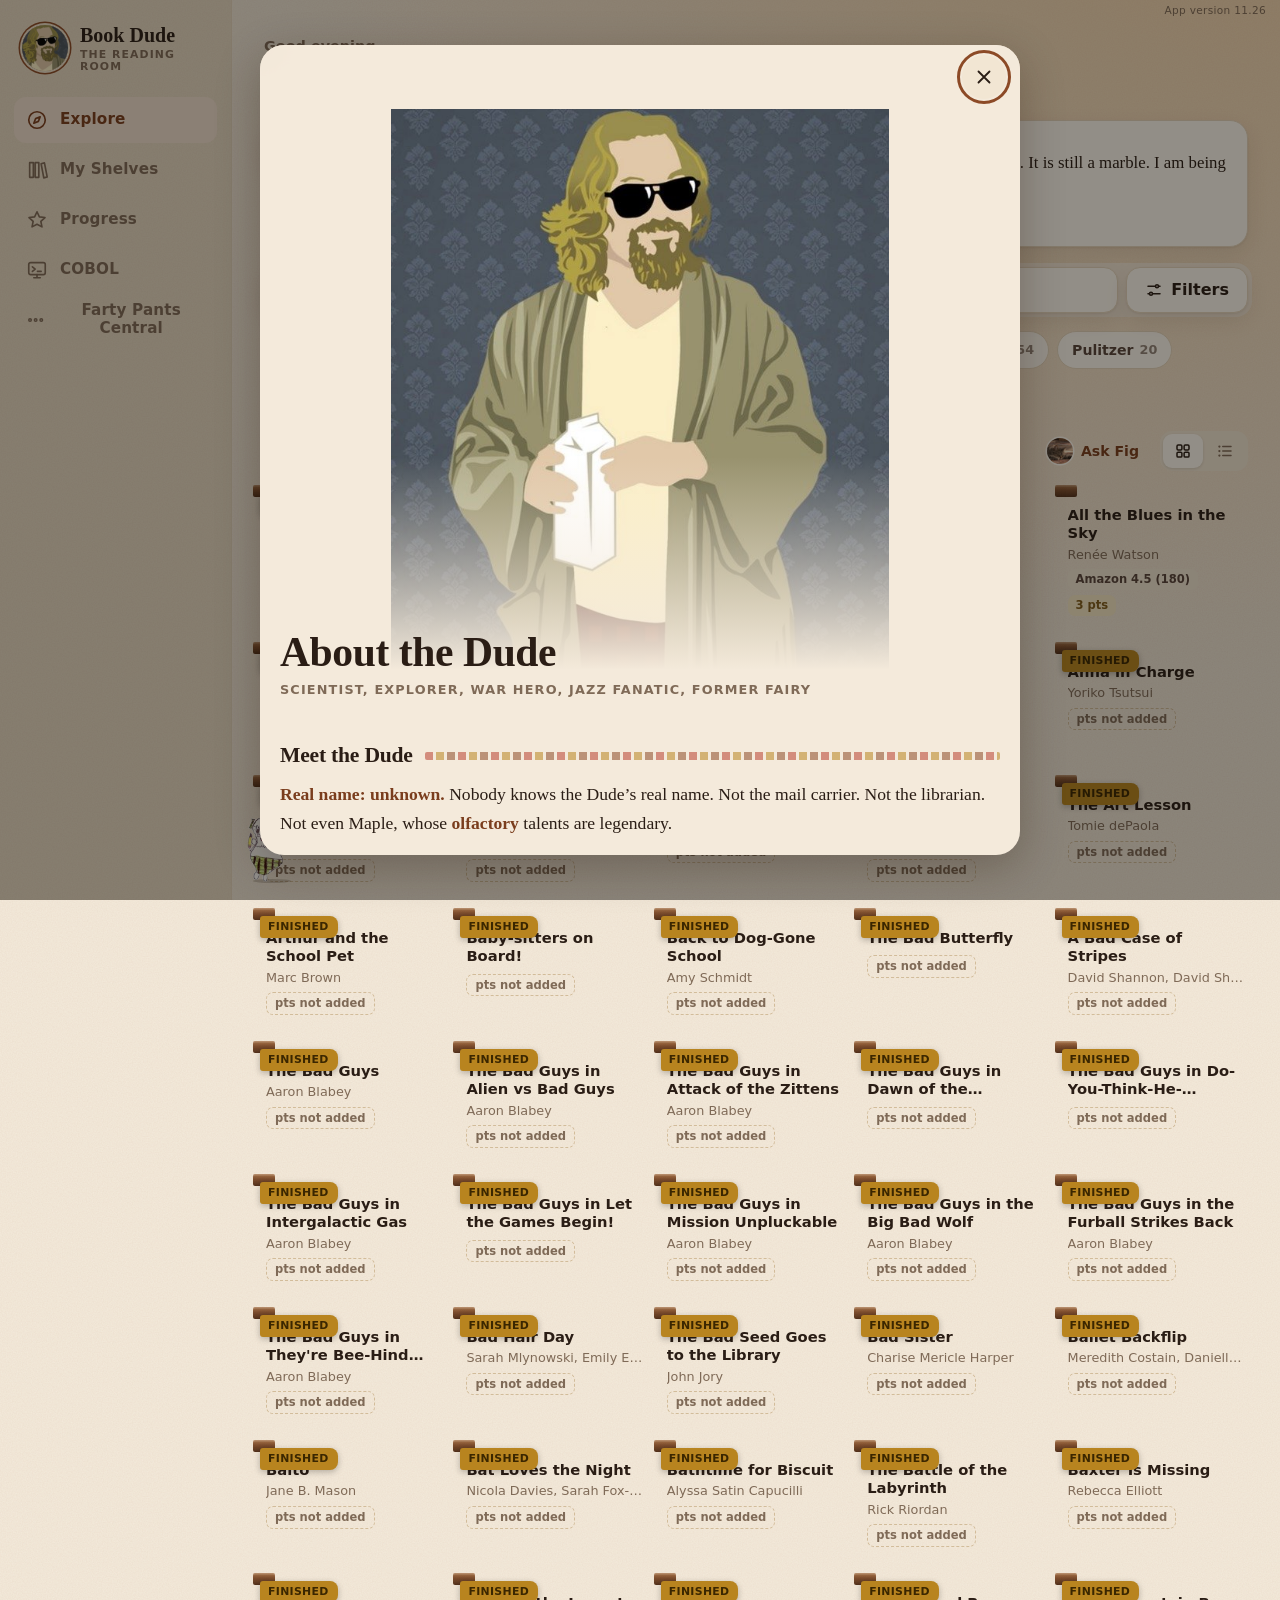
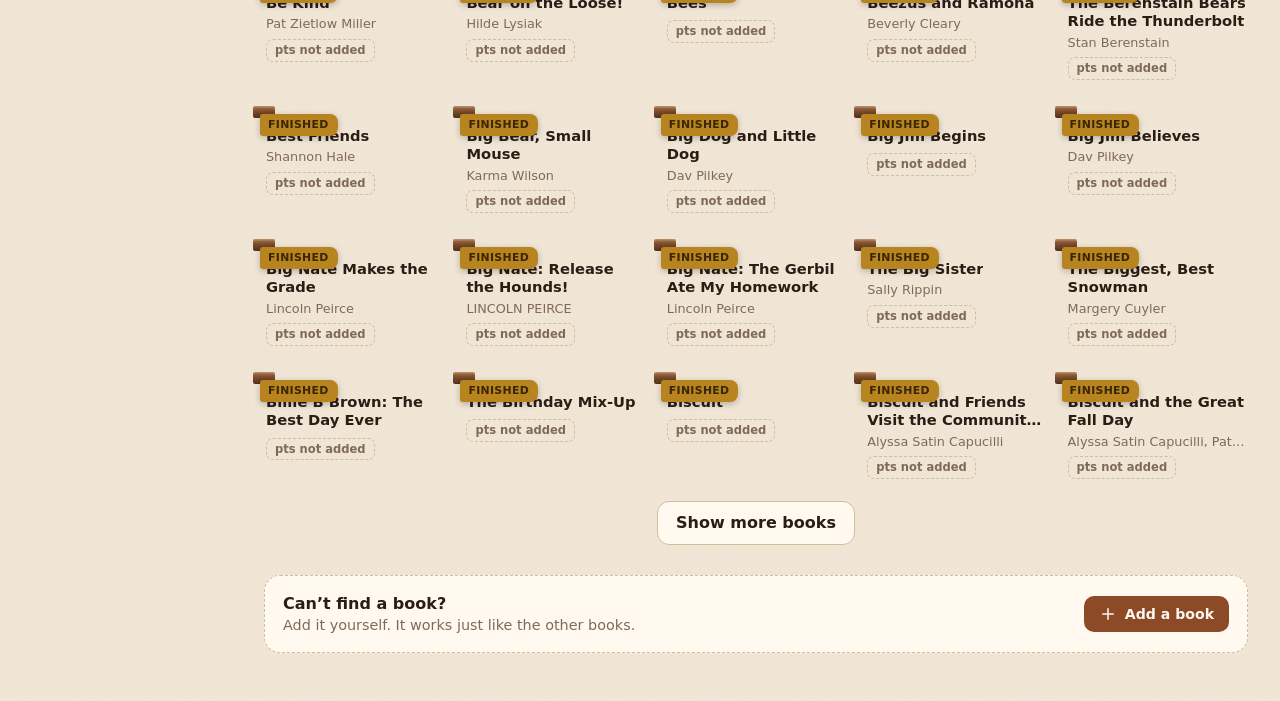
==== commit 4cef2b90: "Family accounts in the app: sign-in, a grown-up's family area, and saving to the account (11.26) Boo" ====
--- a/docs/index.html
+++ b/docs/index.html
@@ -3,7 +3,7 @@
 <head>
   <meta charset="utf-8">
   <meta name="viewport" content="width=device-width, initial-scale=1, viewport-fit=cover">
-  <meta http-equiv="Content-Security-Policy" content="default-src 'self'; script-src 'self'; style-src 'self'; img-src 'self' data: https://covers.openlibrary.org https://archive.org https://*.archive.org; connect-src 'self' https://script.google.com https://script.googleusercontent.com; manifest-src 'self'; worker-src 'self'; base-uri 'none'; form-action 'none'; object-src 'none'">
+  <meta http-equiv="Content-Security-Policy" content="default-src 'self'; script-src 'self'; style-src 'self'; img-src 'self' data: https://covers.openlibrary.org https://archive.org https://*.archive.org; connect-src 'self' https://script.google.com https://script.googleusercontent.com https://coolooehjmqrxnndremb.supabase.co; manifest-src 'self'; worker-src 'self'; base-uri 'none'; form-action 'none'; object-src 'none'">
   <meta name="referrer" content="no-referrer">
   <title>Book Dude Next</title>
   <meta name="description" content="The Book Dude’s Reading Room: find award-winning books, keep a private reading journal, and track AR quiz points.">
--- a/docs/styles.css
+++ b/docs/styles.css
@@ -877,6 +877,13 @@
 .code-input { max-width: 10ch; font-size: 1.4rem; letter-spacing: .5em; font-variant-numeric: tabular-nums; }
 .panel-sub { margin-top: 10px; font-size: .74rem; font-weight: 800; letter-spacing: .09em; text-transform: uppercase; color: var(--muted); }
 
+/* ---------- The family account ---------- */
+.reader-list { display: grid; gap: 12px; margin: 8px 0 0; padding: 0; list-style: none; }
+.reader-list li { display: flex; flex-wrap: wrap; gap: 8px 14px; align-items: center; justify-content: space-between; padding: 10px 12px; border: 1px solid var(--line); border-radius: 12px; background: var(--surface-2); }
+.reader-list .row-actions { margin-top: 0; gap: 8px; }
+.invite-code { font-family: ui-monospace, SFMono-Regular, Menlo, Consolas, monospace; font-size: 1.7rem; font-weight: 700; letter-spacing: .08em; text-align: center; padding: 14px 10px; border: 2px dashed var(--line-strong); border-radius: 12px; color: var(--ink); user-select: all; -webkit-user-select: all; }
+#account-panel .error { margin-top: 8px; }
+
 /* ---------- The Dude's Secret Files ---------- */
 .files-hint { margin: -6px 0 12px; }
 .files { display: grid; grid-template-columns: repeat(2, minmax(0, 1fr)); gap: 16px 12px; }
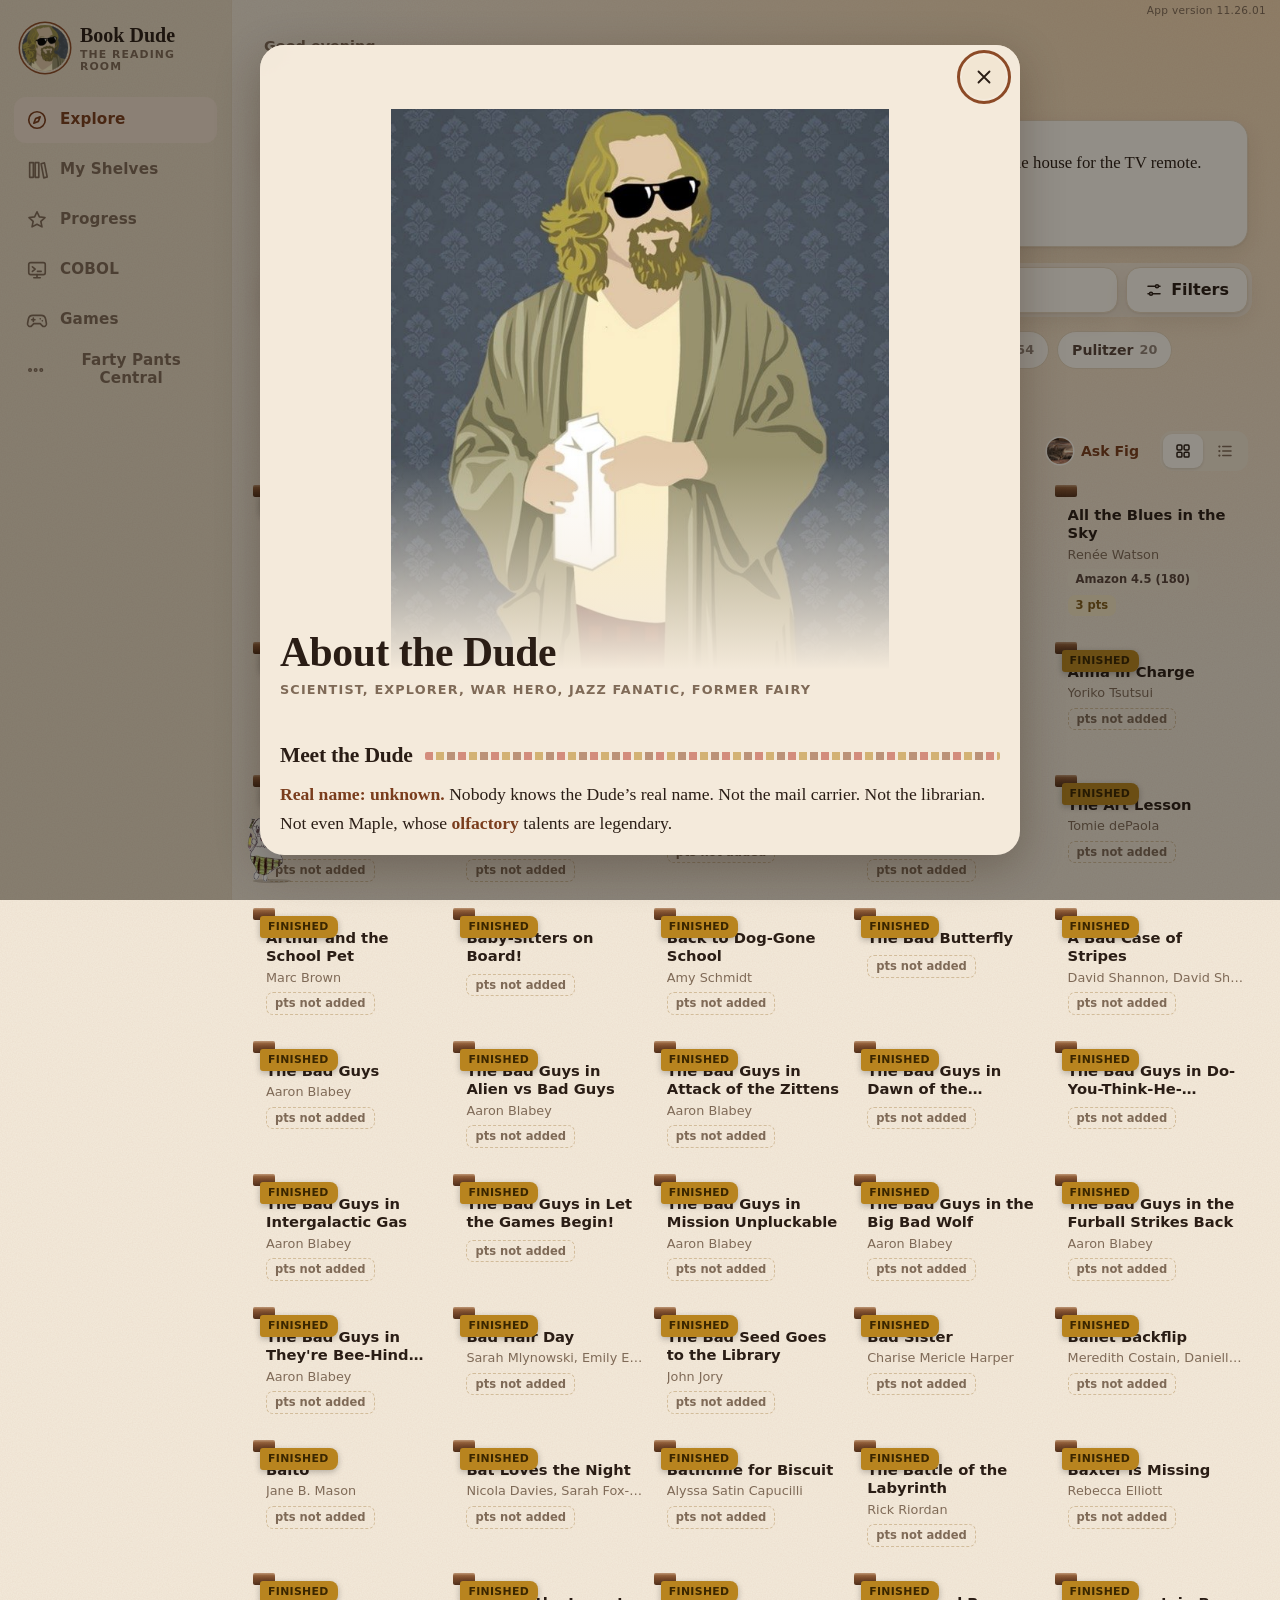
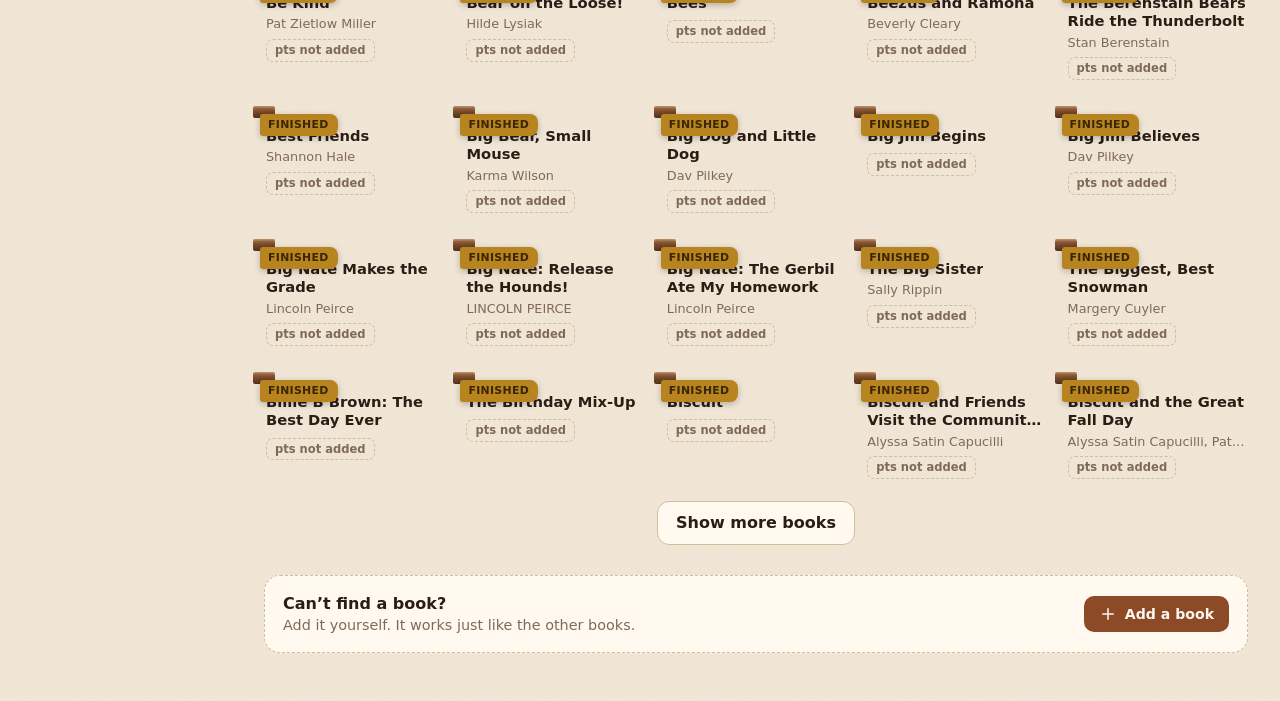
==== commit 5c1526f2: "The arcade: a Games tab, and Maple's Big Day (Maple Madness) as its first game (11.26.01) - docs/gam" ====
--- a/docs/index.html
+++ b/docs/index.html
@@ -49,6 +49,10 @@
         <svg viewBox="0 0 24 24" aria-hidden="true"><rect x="3" y="4" width="18" height="13" rx="2"/><path d="M7 8.5l3 2.5-3 2.5M12.5 13.5h4M12 17v3.5M8.5 20.5h7"/></svg>
         <span>COBOL</span>
       </button>
+      <button type="button" class="tab" data-act="tab" data-tab="games">
+        <svg viewBox="0 0 24 24" aria-hidden="true"><path d="M7.5 7h9a5 5 0 0 1 4.9 4.1l.9 4.7a2.7 2.7 0 0 1-4.7 2.3L15.5 16h-7l-2.1 2.1a2.7 2.7 0 0 1-4.7-2.3l.9-4.7A5 5 0 0 1 7.5 7z"/><path d="M8 10v3.5M6.2 11.75h3.6M15.5 10.7h.01M17.8 12.9h.01"/></svg>
+        <span>Games</span>
+      </button>
       <button type="button" class="tab" data-act="tab" data-tab="more">
         <svg viewBox="0 0 24 24" aria-hidden="true"><circle cx="5" cy="12" r="1.6"/><circle cx="12" cy="12" r="1.6"/><circle cx="19" cy="12" r="1.6"/></svg>
         <span>Farty Pants Central</span>
--- a/docs/styles.css
+++ b/docs/styles.css
@@ -144,7 +144,7 @@
 }
 .tabbar {
   position: fixed; z-index: 20; left: 0; right: 0; bottom: 0;
-  display: grid; grid-template-columns: repeat(5, 1fr);
+  display: grid; grid-template-columns: repeat(6, minmax(0, 1fr));
   padding: 6px calc(8px + var(--safe-r)) calc(6px + var(--safe-b)) calc(8px + var(--safe-l));
   background: color-mix(in srgb, var(--surface) 86%, transparent);
   -webkit-backdrop-filter: saturate(1.6) blur(18px);
@@ -157,6 +157,8 @@
   min-height: 52px; padding: 4px 2px; border: 0; background: none; border-radius: 12px;
   color: var(--muted); font-size: .7rem; font-weight: 600; letter-spacing: .01em;
 }
+/* Six tabs on a narrow phone: slightly smaller names, so "My Shelves" and "Progress" stay on one line. */
+@media (max-width: 430px) { .tab { font-size: .62rem; letter-spacing: 0; } .tab svg { width: 24px; height: 24px; } }
 /* A long tab name (Farty Pants Central) wraps onto two lines on a narrow phone instead of running off the edge. */
 .tab { min-width: 0; text-align: center; }
 .tab span { max-width: 100%; line-height: 1.15; overflow-wrap: anywhere; }
@@ -877,6 +879,14 @@
 .code-input { max-width: 10ch; font-size: 1.4rem; letter-spacing: .5em; font-variant-numeric: tabular-nums; }
 .panel-sub { margin-top: 10px; font-size: .74rem; font-weight: 800; letter-spacing: .09em; text-transform: uppercase; color: var(--muted); }
 
+/* ---------- Games ---------- */
+.game-list { display: grid; gap: 14px; }
+.game-card { display: flex; flex-wrap: wrap; gap: 6px 18px; align-items: center; justify-content: space-between; }
+.game-card > div:first-child { flex: 1 1 260px; }
+.game-card .row-actions { margin-top: 0; }
+.game-card a.btn { text-decoration: none; }
+.game-note { margin-top: 14px; }
+
 /* ---------- The family account ---------- */
 .reader-list { display: grid; gap: 12px; margin: 8px 0 0; padding: 0; list-style: none; }
 .reader-list li { display: flex; flex-wrap: wrap; gap: 8px 14px; align-items: center; justify-content: space-between; padding: 10px 12px; border: 1px solid var(--line); border-radius: 12px; background: var(--surface-2); }
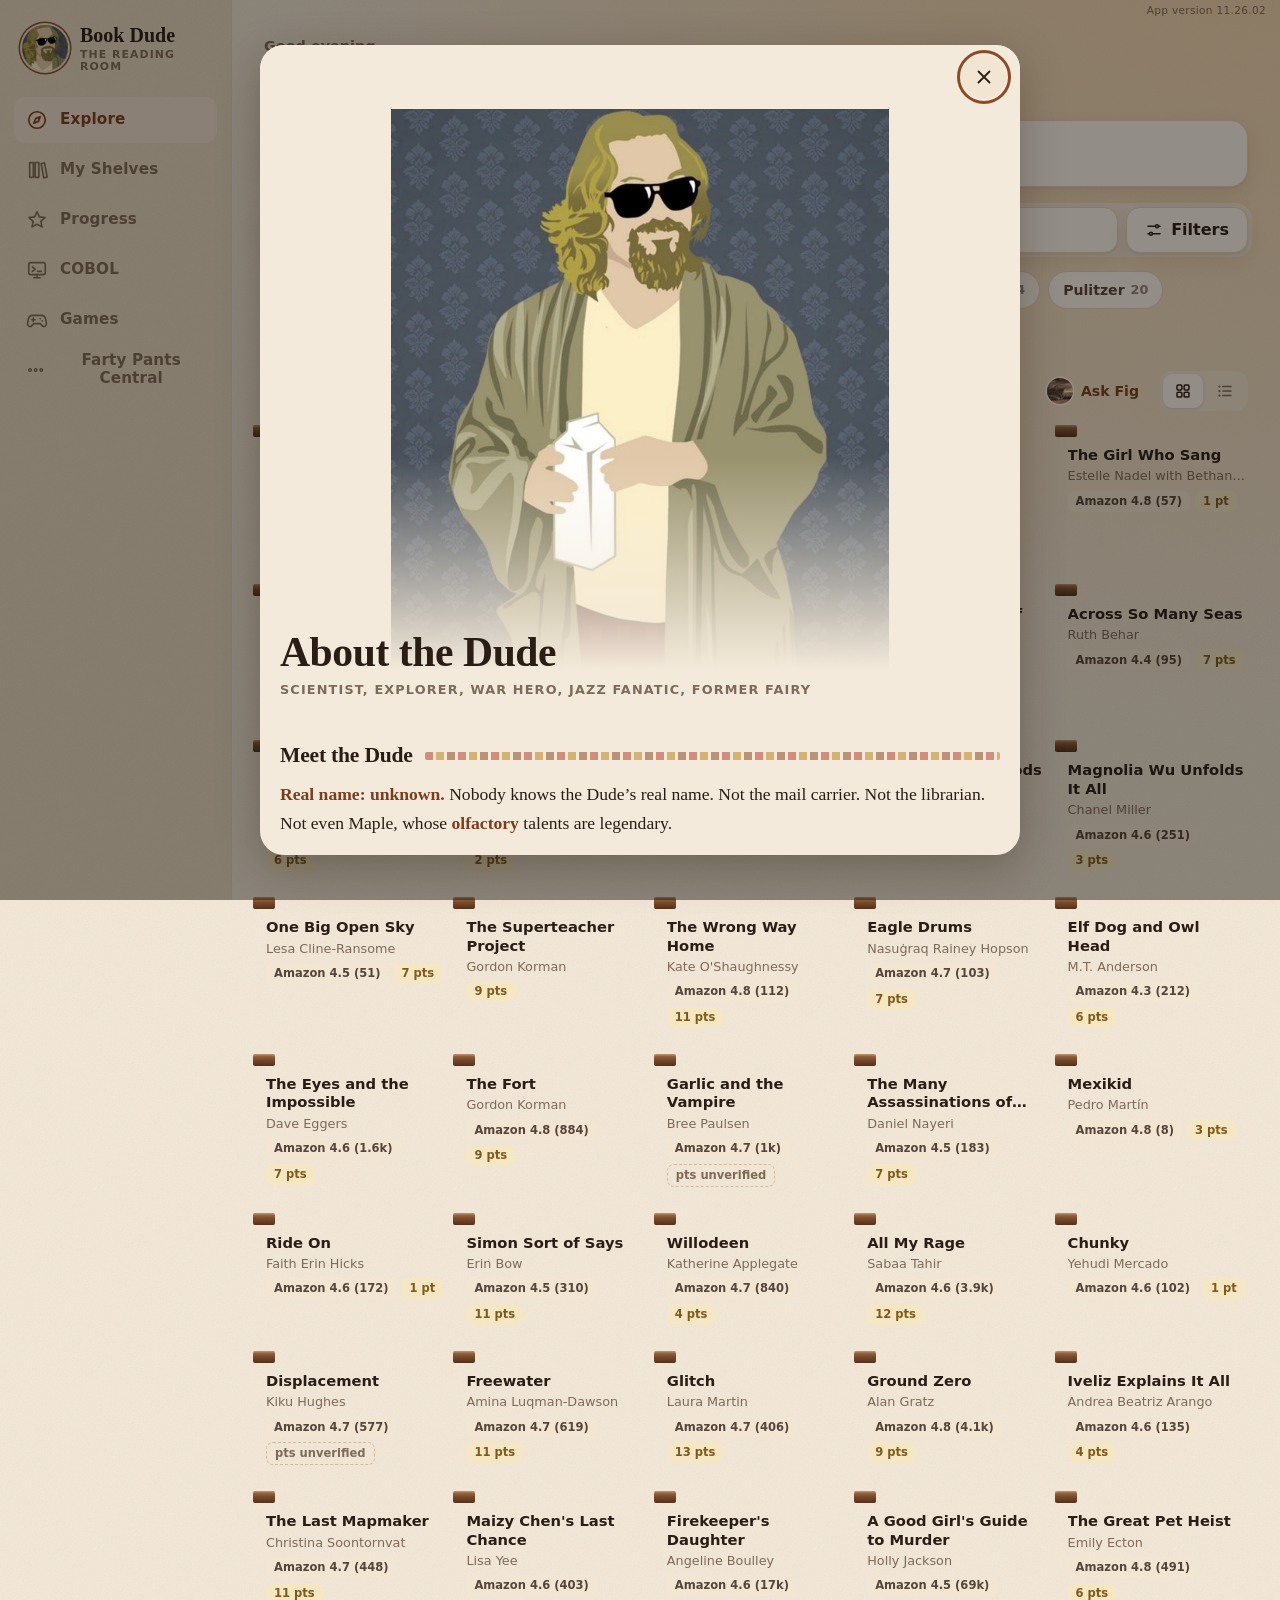
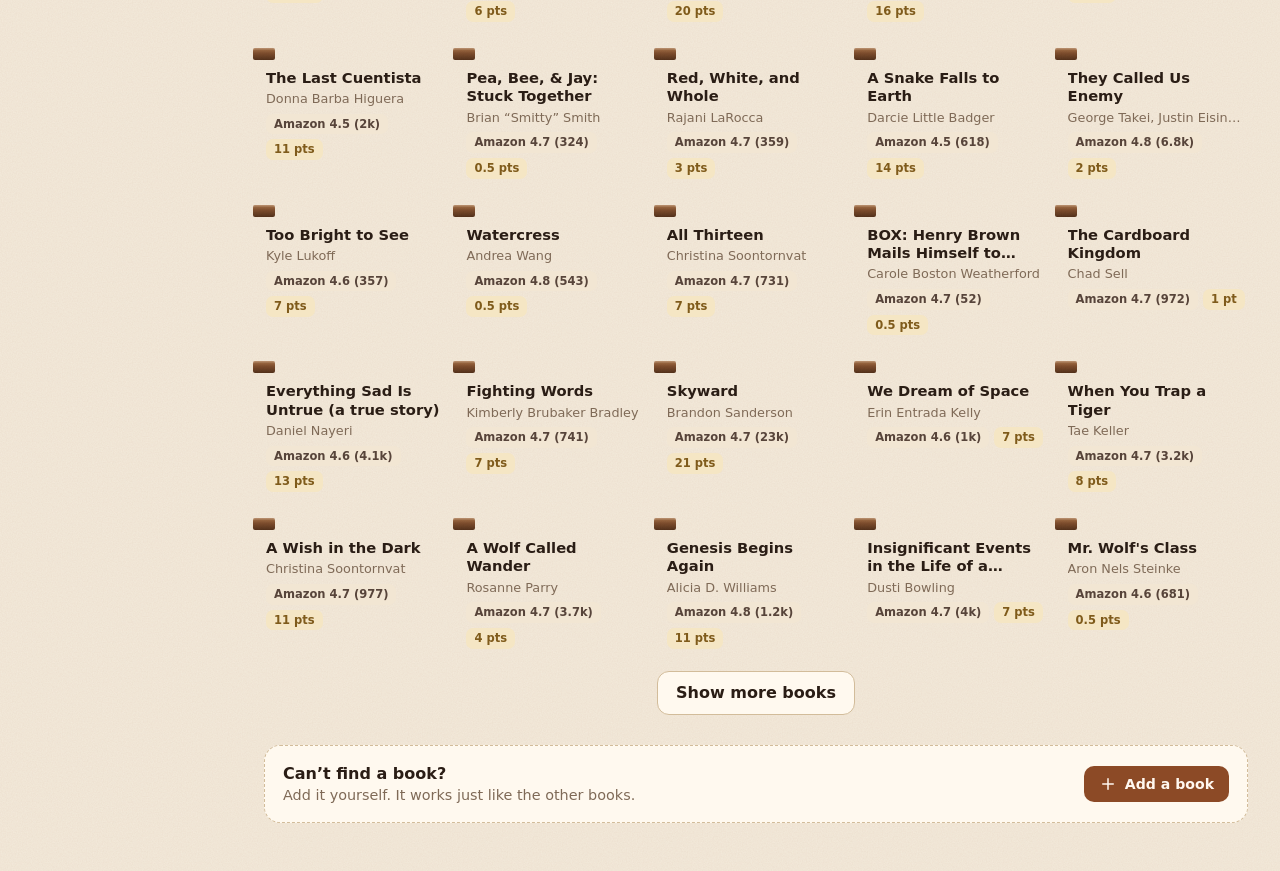
==== commit 7bef6bd1: "Home points for books with no AR quiz, and Find the cover for added books (11.26.02) - A book record" ====
--- a/docs/index.html
+++ b/docs/index.html
@@ -3,7 +3,7 @@
 <head>
   <meta charset="utf-8">
   <meta name="viewport" content="width=device-width, initial-scale=1, viewport-fit=cover">
-  <meta http-equiv="Content-Security-Policy" content="default-src 'self'; script-src 'self'; style-src 'self'; img-src 'self' data: https://covers.openlibrary.org https://archive.org https://*.archive.org; connect-src 'self' https://script.google.com https://script.googleusercontent.com https://coolooehjmqrxnndremb.supabase.co; manifest-src 'self'; worker-src 'self'; base-uri 'none'; form-action 'none'; object-src 'none'">
+  <meta http-equiv="Content-Security-Policy" content="default-src 'self'; script-src 'self'; style-src 'self'; img-src 'self' data: https://covers.openlibrary.org https://archive.org https://*.archive.org; connect-src 'self' https://script.google.com https://script.googleusercontent.com https://coolooehjmqrxnndremb.supabase.co https://openlibrary.org https://covers.openlibrary.org https://archive.org https://*.archive.org; manifest-src 'self'; worker-src 'self'; base-uri 'none'; form-action 'none'; object-src 'none'">
   <meta name="referrer" content="no-referrer">
   <title>Book Dude Next</title>
   <meta name="description" content="The Book Dude’s Reading Room: find award-winning books, keep a private reading journal, and track AR quiz points.">
--- a/docs/styles.css
+++ b/docs/styles.css
@@ -879,6 +879,12 @@
 .code-input { max-width: 10ch; font-size: 1.4rem; letter-spacing: .5em; font-variant-numeric: tabular-nums; }
 .panel-sub { margin-top: 10px; font-size: .74rem; font-weight: 800; letter-spacing: .09em; text-transform: uppercase; color: var(--muted); }
 
+/* ---------- Finding a cover ---------- */
+.cover-results { display: grid; grid-template-columns: repeat(auto-fill, minmax(96px, 1fr)); gap: 12px; margin-top: 10px; }
+.cover-pick { display: grid; gap: 4px; justify-items: center; padding: 6px; border: 1px solid var(--line); border-radius: 10px; background: var(--surface); color: var(--ink); font-size: .72rem; line-height: 1.2; text-align: center; }
+.cover-pick img { width: 90px; height: 135px; object-fit: cover; border-radius: 4px; background: var(--surface-2); }
+.cover-pick:disabled { opacity: .5; }
+
 /* ---------- Games ---------- */
 .game-list { display: grid; gap: 14px; }
 .game-card { display: flex; flex-wrap: wrap; gap: 6px 18px; align-items: center; justify-content: space-between; }
@@ -886,6 +892,17 @@
 .game-card .row-actions { margin-top: 0; }
 .game-card a.btn { text-decoration: none; }
 .game-note { margin-top: 14px; }
+#scoreboard { margin-top: 14px; }
+.board { display: grid; gap: 12px; grid-template-columns: repeat(auto-fit, minmax(220px, 1fr)); margin-top: 8px; }
+.board-level { border: 1px solid var(--line); border-radius: 12px; padding: 10px 12px; background: var(--surface-2); }
+.board-level h4 { font-size: .95rem; margin: 0 0 6px; }
+.board-level ol { margin: 0; padding: 0 0 0 1.4em; display: grid; gap: 4px; }
+.board-level li { font-size: .9rem; }
+.board-level li.me { font-weight: 700; }
+.board-level .b-who { margin-right: 8px; }
+.board-level .b-stars { color: var(--accent-text); letter-spacing: .05em; margin-right: 8px; }
+.board-level .b-stars i { font-style: normal; opacity: .25; }
+.board-level .b-pts { color: var(--muted); font-variant-numeric: tabular-nums; }
 
 /* ---------- The family account ---------- */
 .reader-list { display: grid; gap: 12px; margin: 8px 0 0; padding: 0; list-style: none; }
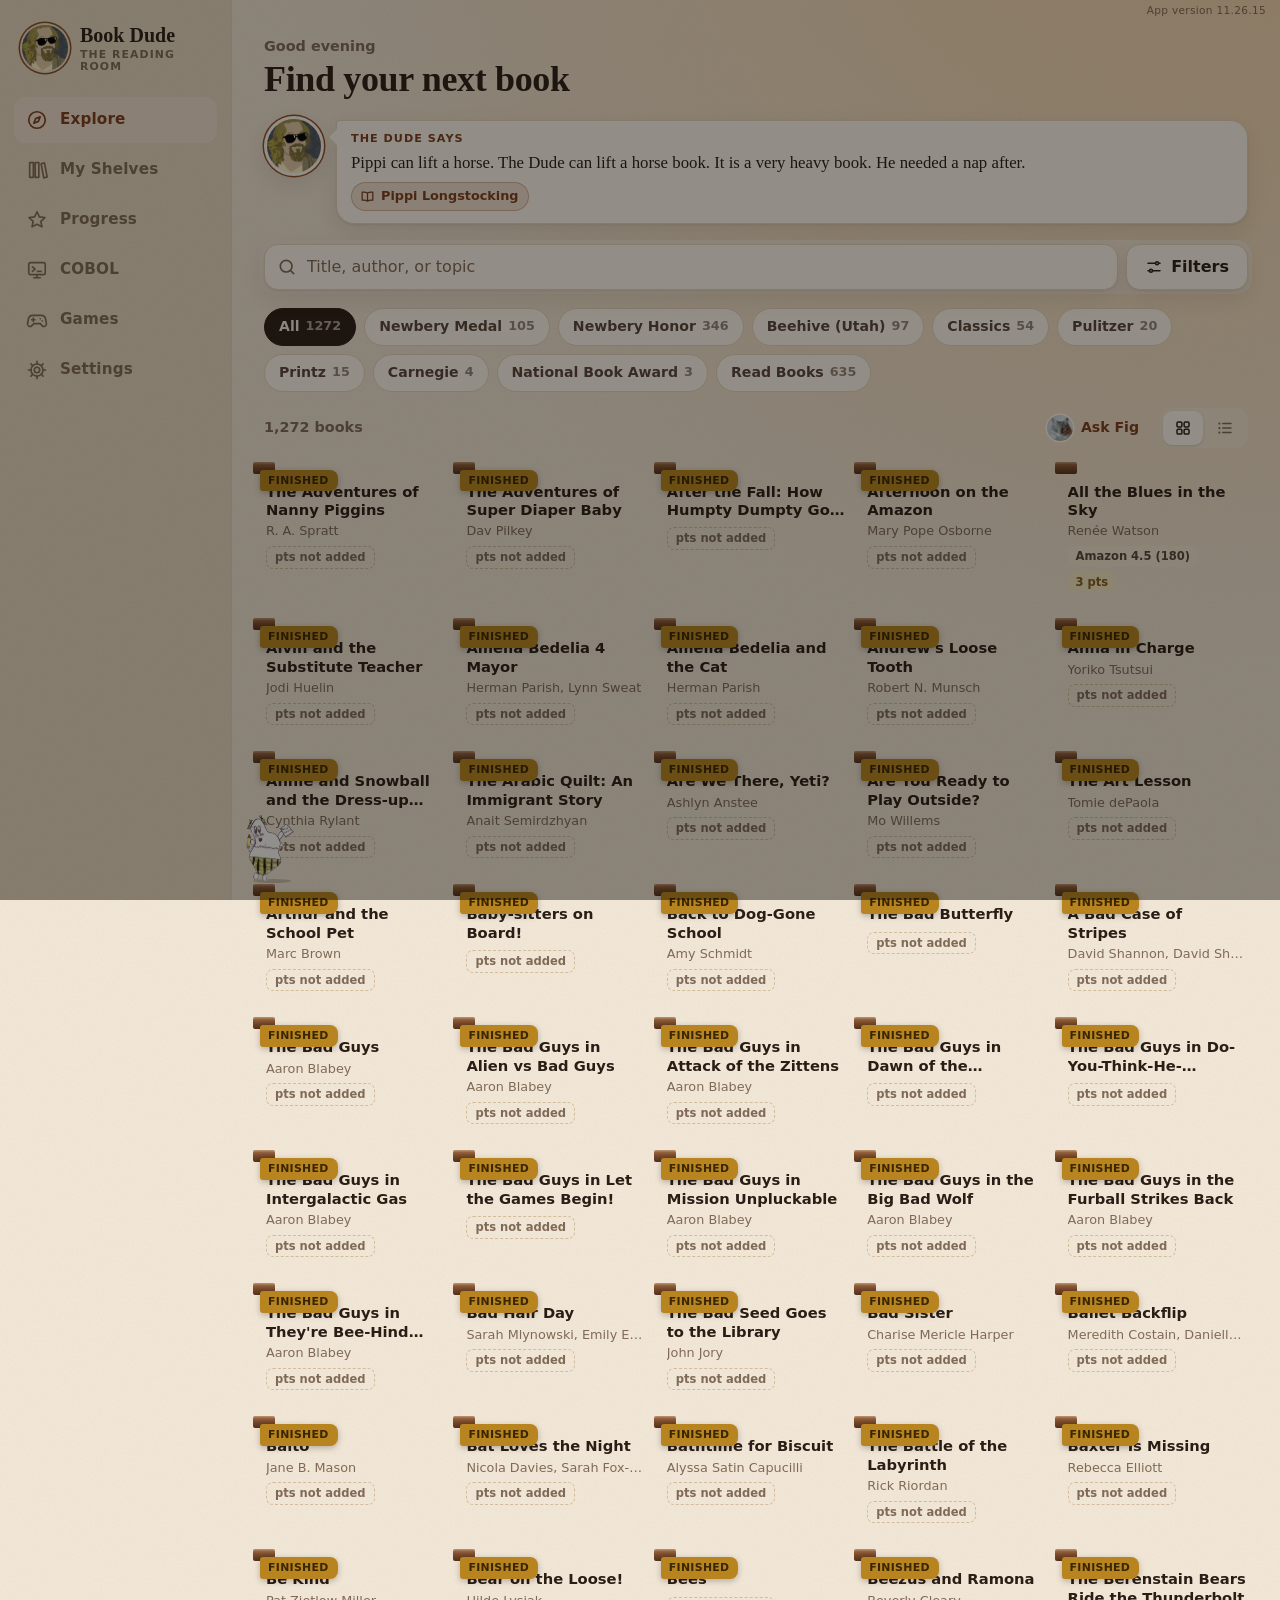
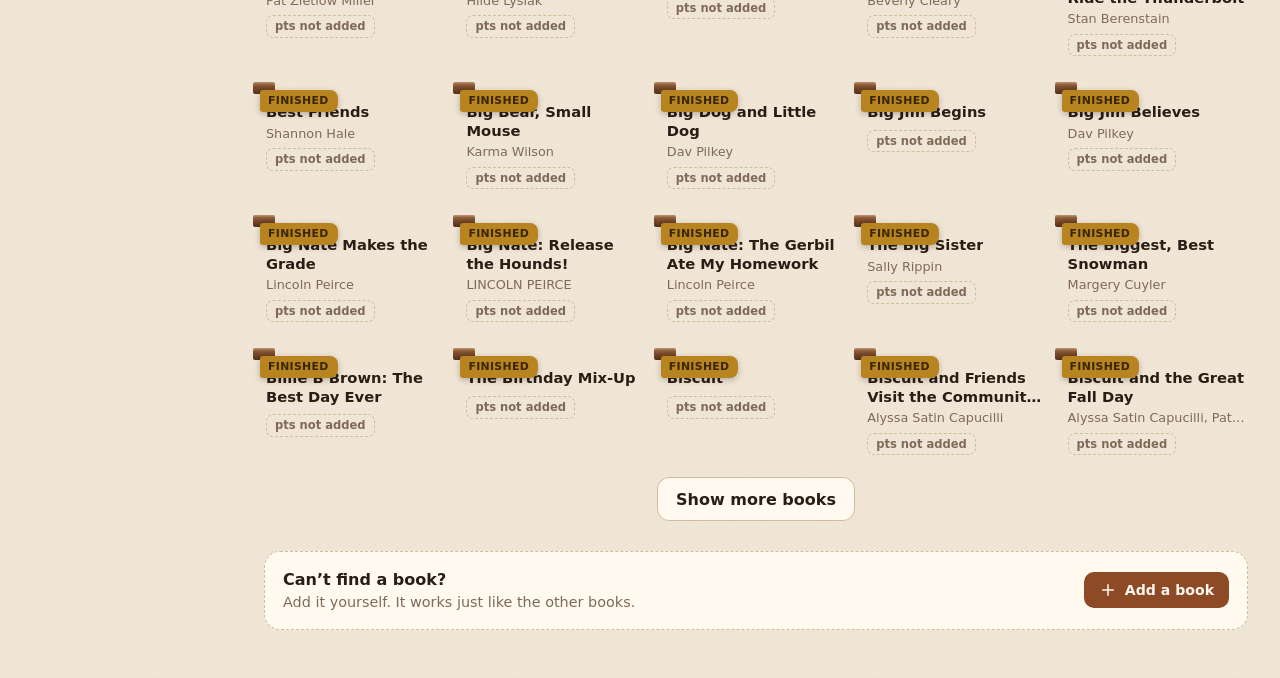
==== commit e38a4e85: "Rename Farty Pants Central to Settings (11.26.15) The tab, its page title, and every hint, toast and" ====
--- a/docs/index.html
+++ b/docs/index.html
@@ -54,8 +54,8 @@
         <span>Games</span>
       </button>
       <button type="button" class="tab" data-act="tab" data-tab="more">
-        <svg viewBox="0 0 24 24" aria-hidden="true"><circle cx="5" cy="12" r="1.6"/><circle cx="12" cy="12" r="1.6"/><circle cx="19" cy="12" r="1.6"/></svg>
-        <span>Farty Pants Central</span>
+        <svg viewBox="0 0 24 24" aria-hidden="true"><circle cx="12" cy="12" r="3"/><circle cx="12" cy="12" r="6.6"/><path d="M12 2.6v2.8M12 18.6v2.8M2.6 12h2.8M18.6 12h2.8M5.4 5.4l2 2M16.6 16.6l2 2M5.4 18.6l2-2M16.6 7.4l2-2"/></svg>
+        <span>Settings</span>
       </button>
     </nav>
     <div class="content">
--- a/docs/styles.css
+++ b/docs/styles.css
@@ -159,7 +159,7 @@
 }
 /* Six tabs on a narrow phone: slightly smaller names, so "My Shelves" and "Progress" stay on one line. */
 @media (max-width: 430px) { .tab { font-size: .62rem; letter-spacing: 0; } .tab svg { width: 24px; height: 24px; } }
-/* A long tab name (Farty Pants Central) wraps onto two lines on a narrow phone instead of running off the edge. */
+/* A long tab name wraps onto two lines on a narrow phone instead of running off the edge. */
 .tab { min-width: 0; text-align: center; }
 .tab span { max-width: 100%; line-height: 1.15; overflow-wrap: anywhere; }
 .tab svg { width: 26px; height: 26px; fill: none; stroke: currentColor; stroke-width: 1.8; stroke-linejoin: round; stroke-linecap: round; }
@@ -729,6 +729,11 @@
 .t-num { grid-row: span 2; color: #E8FFF0; font-weight: 800; }
 .t-name { color: #E8FFF0; font-weight: 700; }
 .t-desc { grid-column: 2; color: #6FE7FF; font-size: .9em; }
+/* A passed test, at the end of the list: amber, like an old amber-screen terminal. */
+.t-opt.t-done { border-color: rgb(255 184 77 / .55); background: rgb(255 184 77 / .06); }
+.t-opt.t-done .t-num, .t-opt.t-done .t-name { color: #FFD08A; }
+.t-opt.t-done .t-desc { color: #FFB84D; }
+.t-divider { list-style: none; margin: 10px 0 2px; color: #FFB84D; font-weight: 700; letter-spacing: .08em; font-size: .85em; }
 /* Library articles in the plain voice read in a sans face; every article gets a title line. */
 .t-title { margin: 0; color: #E8FFF0; font: 700 1.15em/1.3 inherit; text-shadow: 0 0 6px rgb(232 255 240 / .4); }
 .t-plain { font-family: var(--sans); font-size: 16px; line-height: 1.55; }
@@ -843,10 +848,7 @@
   margin-top: 8px; padding: 10px 12px; border-radius: 14px; background: var(--accent-soft); color: var(--accent-text);
 }
 .jar-foot { grid-column: 1 / -1; display: grid; gap: 6px; margin-top: 10px; padding-top: 12px; border-top: 1.5px dashed color-mix(in srgb, var(--gold) 40%, var(--line)); }
-.jar-title { display: flex; align-items: baseline; gap: 8px; flex-wrap: wrap; }
-.jar-title span { font-size: .72rem; font-weight: 800; letter-spacing: .09em; text-transform: uppercase; color: var(--muted); }
-.jar-title b { font-family: var(--serif); font-size: 1.15rem; }
-.jar-next, .jar-tally { font-size: .82rem; color: var(--muted); }
+.jar-tally { font-size: .82rem; color: var(--muted); }
 .jar-fact { font-size: .92rem; color: var(--ink-2); }
 .jar-foot .row-actions { margin-top: 2px; }
 
@@ -878,6 +880,122 @@
 .extra-line svg { flex: none; width: 18px; height: 18px; fill: color-mix(in srgb, var(--plum) 25%, transparent); stroke: currentColor; stroke-width: 2; stroke-linejoin: round; }
 .code-input { max-width: 10ch; font-size: 1.4rem; letter-spacing: .5em; font-variant-numeric: tabular-nums; }
 .panel-sub { margin-top: 10px; font-size: .74rem; font-weight: 800; letter-spacing: .09em; text-transform: uppercase; color: var(--muted); }
+
+/* ---------- Pet-o-Meters ---------- */
+.meter-row { display: grid; grid-template-columns: repeat(auto-fit, minmax(230px, 1fr)); gap: 14px; margin-top: 8px; }
+.meter { text-align: center; padding: 12px; border-radius: 14px; border: 1px solid var(--line); background: var(--surface-2); }
+.meter h3 { font-size: 1.05rem; margin: 0 0 4px; }
+.meter-gauge { width: 100%; max-width: 280px; display: block; margin: 0 auto; overflow: visible; }
+.meter-needle { fill: var(--ink); }
+.meter-ring { fill: none; stroke: var(--surface); stroke-width: 3; }
+.meter-level { font-size: 1.25rem; font-weight: 800; margin: 6px 0 2px; color: var(--accent-text); }
+.meter-line { margin: 0 0 6px; }
+.meter-num { margin: 0; font-variant-numeric: tabular-nums; }
+.meter-bonus { margin: 6px 0 0; font-size: .85rem; color: var(--muted); }
+.meter-cloud path { fill: none; stroke: #7FAE45; stroke-width: 2.5; stroke-linecap: round; }
+.meter-tuft path { fill: none; stroke: #7D776C; stroke-width: 2; stroke-linecap: round; }
+.meter-cloud { animation: meter-float 2.4s ease-in-out infinite; }
+.meter-duck { animation: duck-bob 1.6s ease-in-out infinite; transform-box: fill-box; transform-origin: 50% 100%; }
+@keyframes duck-bob { 0%, 100% { transform: translateY(0) rotate(-6deg); } 50% { transform: translateY(-4px) rotate(6deg); } }
+/* Fig's Litter-Robot */
+.robot { width: 100%; max-width: 240px; display: block; margin: 0 auto; overflow: visible; }
+.robot-body { fill: #F4F4F2; stroke: #C9C6BF; stroke-width: 2; }
+.robot-hole { fill: #2B2B2E; }
+.robot-lip { fill: #E6E4DF; stroke: #C9C6BF; stroke-width: 1.5; }
+.robot-drawer { fill: #E3E1DC; stroke: #B9B5AD; stroke-width: 2; }
+.robot-handle { stroke: #8F8A80; stroke-width: 4; stroke-linecap: round; }
+.robot-lumps { fill: #5A3E1E; }
+.robot-full { font: 800 16px system-ui, sans-serif; fill: #FFF6E0; letter-spacing: 1px; }
+.robot-clean { font: 800 15px system-ui, sans-serif; fill: #2E8A5A; letter-spacing: 1px; }
+.robot-sparkle path { fill: #F2C94C; animation: sparkle 1.6s ease-in-out infinite; transform-box: fill-box; transform-origin: 50% 50%; }
+.robot-sparkle .d1 { animation-delay: .3s; } .robot-sparkle .d2 { animation-delay: .6s; } .robot-sparkle .d3 { animation-delay: .9s; } .robot-sparkle .d4 { animation-delay: 1.2s; }
+@keyframes sparkle { 0%, 100% { transform: scale(.4); opacity: .4; } 50% { transform: scale(1.1); opacity: 1; } }
+.party-sub { display: block; font-weight: 600; font-size: .9rem; opacity: .85; margin-top: 2px; }
+.piano-goal { margin: 4px 0 6px; font-size: 1.05rem; }
+.cash-in.locked b { font-weight: 700; }
+.robot.full .robot-drawer { stroke: #C0392B; animation: robot-blink 1s step-end infinite; }
+.robot.full { animation: robot-shake 2.6s ease-in-out infinite; transform-origin: 50% 100%; }
+.robot-fly circle { fill: #1E1A18; } .robot-fly .wing { fill: rgb(200 220 235 / .85); }
+.robot-fly { animation: fly-a 3s linear infinite; }
+.robot-fly.f1 { animation-name: fly-b; animation-duration: 2.4s; } .robot-fly.f2 { animation-name: fly-c; animation-duration: 3.4s; } .robot-fly.f3 { animation-name: fly-d; animation-duration: 2.8s; }
+@keyframes fly-a { 0% { transform: translate(60px, 110px); } 25% { transform: translate(80px, 92px); } 50% { transform: translate(100px, 104px); } 75% { transform: translate(78px, 120px); } 100% { transform: translate(60px, 110px); } }
+@keyframes fly-b { 0% { transform: translate(140px, 106px); } 30% { transform: translate(122px, 90px); } 60% { transform: translate(110px, 108px); } 100% { transform: translate(140px, 106px); } }
+@keyframes fly-c { 0% { transform: translate(100px, 96px); } 33% { transform: translate(130px, 118px); } 66% { transform: translate(70px, 122px); } 100% { transform: translate(100px, 96px); } }
+@keyframes fly-d { 0% { transform: translate(46px, 130px); } 50% { transform: translate(156px, 128px); } 100% { transform: translate(46px, 130px); } }
+@keyframes robot-blink { 50% { stroke: #B9B5AD; } }
+@keyframes robot-shake { 0%, 80%, 100% { transform: rotate(0); } 84% { transform: rotate(-2deg); } 88% { transform: rotate(2deg); } 92% { transform: rotate(-1.5deg); } 96% { transform: rotate(1deg); } }
+.robot-status { display: flex; align-items: center; justify-content: center; gap: 8px; font-size: 1.25rem; font-weight: 800; margin: 6px 0 2px; color: var(--accent-text); }
+.robot-status .dot { width: 14px; height: 14px; border-radius: 50%; background: #5B9BE8; display: inline-block; }
+.robot-status .dot.warn { background: #E08A2E; }
+.robot-spend { justify-content: center; margin-top: 8px; }
+.robot-scoops { display: flex; justify-content: space-between; align-items: center; margin: 10px 0 0; padding: 8px 12px; border-radius: 10px; background: var(--surface); font-weight: 700; }
+.robot-scoops b { font-size: 1.2rem; font-variant-numeric: tabular-nums; }
+/* The party when she spends 10 points */
+.party { position: fixed; inset: 0; z-index: 60; overflow: hidden; cursor: pointer; }
+.party .party-pet { position: absolute; top: auto; bottom: 40vh; left: -130px; width: 120px; height: 120px; display: block; }
+.party-fig .party-pet { animation: party-cross 4s linear forwards; }
+.party-fig .party-pet .critter-body { animation: party-dance .5s ease-in-out infinite alternate; }
+.party-maple .party-pet { animation: party-cross 3.6s linear forwards; }
+.party-maple .party-pet .critter-body { animation: party-bounce .45s ease-in-out infinite alternate; }
+.party .ball { position: absolute; bottom: 40vh; left: -30px; width: 40px; height: 34px; display: block;
+  animation: party-cross-ball 3.6s linear forwards, party-ball-bounce .45s ease-in infinite alternate; }
+.party .ball svg { width: 100%; height: 100%; display: block; }
+.party .bill { position: absolute; top: -40px; width: 38px; height: 20px; border-radius: 3px; background: #7CB66A; color: #1F4D1A; font: 800 13px/20px system-ui, sans-serif; text-align: center; box-shadow: 0 1px 2px rgb(0 0 0 / .2);
+  animation: party-bill 3.6s linear forwards; }
+.party .b0 { left: 6%; } .party .b1 { left: 20%; animation-delay: .3s; } .party .b2 { left: 34%; animation-delay: .7s; } .party .b3 { left: 48%; animation-delay: .1s; }
+.party .b4 { left: 62%; animation-delay: .5s; } .party .b5 { left: 76%; animation-delay: .9s; } .party .b6 { left: 88%; animation-delay: .4s; }
+.party .bill:nth-of-type(n+8) { animation-delay: 1.2s; margin-left: 5vw; }
+.party-say { position: absolute; left: 50%; top: 16vh; transform: translateX(-50%); margin: 0; padding: 10px 16px; border-radius: 14px; background: var(--ink); color: var(--surface); font-weight: 800; text-align: center; width: max-content; max-width: 86vw; animation: pop .3s ease-out; }
+.party.still .party-pet { left: calc(50% - 60px); animation: none; } .party.still .party-pet .critter-body, .party.still .ball, .party.still .bill { animation: none; } .party.still .bill, .party.still .ball { display: none; }
+.party.still .critter .leg, .party.still .critter .tail, .party.still .critter-body > svg { animation: none; }
+@keyframes party-cross { to { left: calc(100vw + 20px); } }
+@keyframes party-cross-ball { from { left: 40px; } to { left: calc(100vw + 120px); } }
+@keyframes party-dance { from { transform: rotate(-12deg) translateY(0); } to { transform: rotate(12deg) translateY(-18px); } }
+@keyframes party-bounce { from { transform: translateY(0); } to { transform: translateY(-46px); } }
+@keyframes party-ball-bounce { from { bottom: 40vh; } to { bottom: calc(40vh + 70px); } }
+@keyframes party-bill { to { transform: translateY(110vh) rotate(540deg); } }
+.meter .d1 { animation-delay: .4s; } .meter .d2 { animation-delay: .8s; } .meter .d3 { animation-delay: 1.2s; }
+.meter .d4 { animation-delay: 1.6s; } .meter .d5 { animation-delay: 2s; } .meter .d6 { animation-delay: .2s; } .meter .d7 { animation-delay: 1s; }
+@keyframes meter-float { 0%, 100% { transform: translateY(0); opacity: .9; } 50% { transform: translateY(-4px); opacity: .55; } }
+@media (prefers-reduced-motion: reduce) { .meter-cloud, .meter-duck, .robot-fly, .robot, .robot.full .robot-drawer, .robot-sparkle path { animation: none; } }
+/* Piano practice */
+.piano-week { list-style: none; margin: 8px 0; padding: 0; display: grid; gap: 6px; }
+.piano-day { display: grid; grid-template-columns: 6.5em 1fr auto; align-items: center; gap: 8px; padding: 6px 8px; border-radius: 10px; background: var(--surface-2); }
+.piano-day.today { outline: 2px solid var(--accent); }
+.piano-when { font-weight: 700; }
+.piano-checks { display: flex; flex-wrap: wrap; gap: 6px; }
+.piano-check { width: 34px; height: 34px; border-radius: 50%; border: 2px solid var(--accent); background: transparent; color: var(--accent-text); font-weight: 800; font-size: 1.05rem; display: inline-grid; place-items: center; cursor: pointer; }
+.piano-check.done { background: var(--accent); border-color: var(--accent); color: var(--surface); }
+.piano-check.add { border-style: dashed; }
+.piano-min { font-variant-numeric: tabular-nums; }
+
+/* ---------- AR points ---------- */
+.ar-card .ar-goal { margin-top: 10px; }
+.ar-card .ar-goal p { margin: 0 0 4px; }
+.ar-card .ar-big .big { font-size: 1.8rem; font-weight: 800; margin-right: 4px; }
+.ar-card .bar { display: block; height: 10px; margin: 4px 0; }
+.ar-all { margin: 12px 0 4px; }
+.ar-table { width: 100%; border-collapse: collapse; margin-top: 10px; font-variant-numeric: tabular-nums; }
+.ar-table th, .ar-table td { text-align: left; padding: 6px 4px; border-bottom: 1px solid var(--line); vertical-align: top; }
+.ar-table td { text-align: right; }
+.ar-table th .hint, .ar-table td .hint { display: block; font-weight: 400; }
+.ar-table tbody th { white-space: nowrap; width: 1%; padding-right: 12px; }
+.ar-table td .hint { font-size: .78rem; }
+.ar-table tr.now th, .ar-table tr.now td { font-weight: 700; }
+.ar-table tr.total th, .ar-table tr.total td { font-weight: 800; border-bottom: 0; }
+
+/* ---------- Where your points came from ---------- */
+.ledger .chips { margin: 4px 0 10px; }
+.ledger-total { margin: 0 0 10px; }
+.ledger-group { margin-top: 12px; }
+.ledger-group h3 { display: flex; justify-content: space-between; font-size: .95rem; margin: 0 0 6px; padding-bottom: 4px; border-bottom: 1px solid var(--line); }
+.ledger-list { list-style: none; margin: 0; padding: 0; display: grid; gap: 6px; }
+.ledger-list li { display: grid; grid-template-columns: 6.5em 1fr auto; gap: 10px; align-items: baseline; font-size: .9rem; }
+.ledger-list .l-date { color: var(--muted); font-size: .8rem; font-variant-numeric: tabular-nums; }
+.ledger-list .l-pts { font-weight: 700; font-variant-numeric: tabular-nums; }
+.ledger-how { margin-top: 16px; padding: 12px; border-radius: 12px; background: var(--surface-2); }
+.ledger-how h3 { font-size: .95rem; margin: 0 0 6px; }
+.ledger-how p { margin: 0 0 6px; }
 
 /* ---------- Finding a cover ---------- */
 .cover-results { display: grid; grid-template-columns: repeat(auto-fill, minmax(96px, 1fr)); gap: 12px; margin-top: 10px; }
@@ -910,44 +1028,6 @@
 .reader-list .row-actions { margin-top: 0; gap: 8px; }
 .invite-code { font-family: ui-monospace, SFMono-Regular, Menlo, Consolas, monospace; font-size: 1.7rem; font-weight: 700; letter-spacing: .08em; text-align: center; padding: 14px 10px; border: 2px dashed var(--line-strong); border-radius: 12px; color: var(--ink); user-select: all; -webkit-user-select: all; }
 #account-panel .error { margin-top: 8px; }
-
-/* ---------- The Dude's Secret Files ---------- */
-.files-hint { margin: -6px 0 12px; }
-.files { display: grid; grid-template-columns: repeat(2, minmax(0, 1fr)); gap: 16px 12px; }
-@media (min-width: 720px) { .files { grid-template-columns: repeat(auto-fill, minmax(170px, 1fr)); } }
-.file {
-  --manila: #E8CF97; --manila-dark: #C9AA67;
-  position: relative; display: grid; gap: 3px; align-content: start; min-height: 104px; margin-top: 10px; padding: 14px 12px 12px;
-  border: 0; border-radius: 3px 10px 10px 10px; text-align: left; color: #3A2A14;
-  background: var(--grain), linear-gradient(170deg, #F1DCAA, var(--manila)); box-shadow: 0 2px 0 var(--manila-dark), var(--shadow);
-}
-.file::before {
-  content: ""; position: absolute; left: 0; top: -10px; width: 46%; height: 12px; border-radius: 6px 10px 0 0;
-  background: #EDD59F; box-shadow: inset 0 1px 0 rgb(255 255 255 / .35);
-}
-.file-no { font-size: .66rem; font-weight: 800; letter-spacing: .1em; text-transform: uppercase; color: #8A6A30; }
-.file b { font-family: var(--serif); font-size: 1rem; line-height: 1.2; display: flex; align-items: center; gap: 6px; }
-.file b svg { width: 16px; height: 16px; flex: none; fill: none; stroke: currentColor; stroke-width: 2.2; stroke-linecap: round; stroke-linejoin: round; }
-.file-job { font-size: .78rem; color: #6E5530; }
-.file.locked { color: #6E5E4A; background: var(--grain), repeating-linear-gradient(135deg, #DCCDAE 0 10px, #D5C4A2 10px 20px); box-shadow: 0 2px 0 #B9A57E, var(--shadow); }
-.file.locked::before { background: #D9C9A8; }
-@media (prefers-color-scheme: dark) {
-  .file { filter: brightness(.88); }
-}
-.file-sheet { position: relative; }
-.file-sheet .stamp {
-  position: absolute; right: 18px; top: 2px; padding: 4px 12px; border: 3px solid #B23A2B; border-radius: 6px; color: #B23A2B;
-  font: 900 .9rem var(--sans); letter-spacing: .14em; text-transform: uppercase; transform: rotate(8deg); opacity: .85;
-}
-.file-label { font-size: .75rem; font-weight: 800; letter-spacing: .1em; text-transform: uppercase; color: var(--muted); }
-.file-sheet h1 { font-size: clamp(1.7rem, 7vw, 2.3rem); margin-top: 4px; padding-right: 110px; }
-.file-paper {
-  position: relative; padding: 20px 18px 14px; border-radius: 6px 14px 14px 14px; color: #33240F;
-  background: var(--grain), linear-gradient(175deg, #FBF1D6, #F1DFB2); box-shadow: 0 2px 0 #D2B97F, var(--shadow);
-}
-.file-paper .desc { color: #33240F; }
-.file-face { float: left; width: 56px; height: 56px; border-radius: 50%; object-fit: cover; margin: 2px 12px 4px 0; box-shadow: 0 0 0 2px #FBF1D6, 0 0 0 3.5px #C9A866; }
-.file-paper .signoff { color: #7A3D1D; clear: both; }
 
 /* Career tags in the story */
 .careers { list-style: none; display: flex; flex-wrap: wrap; gap: 8px; margin: 0 0 16px; padding: 0; }
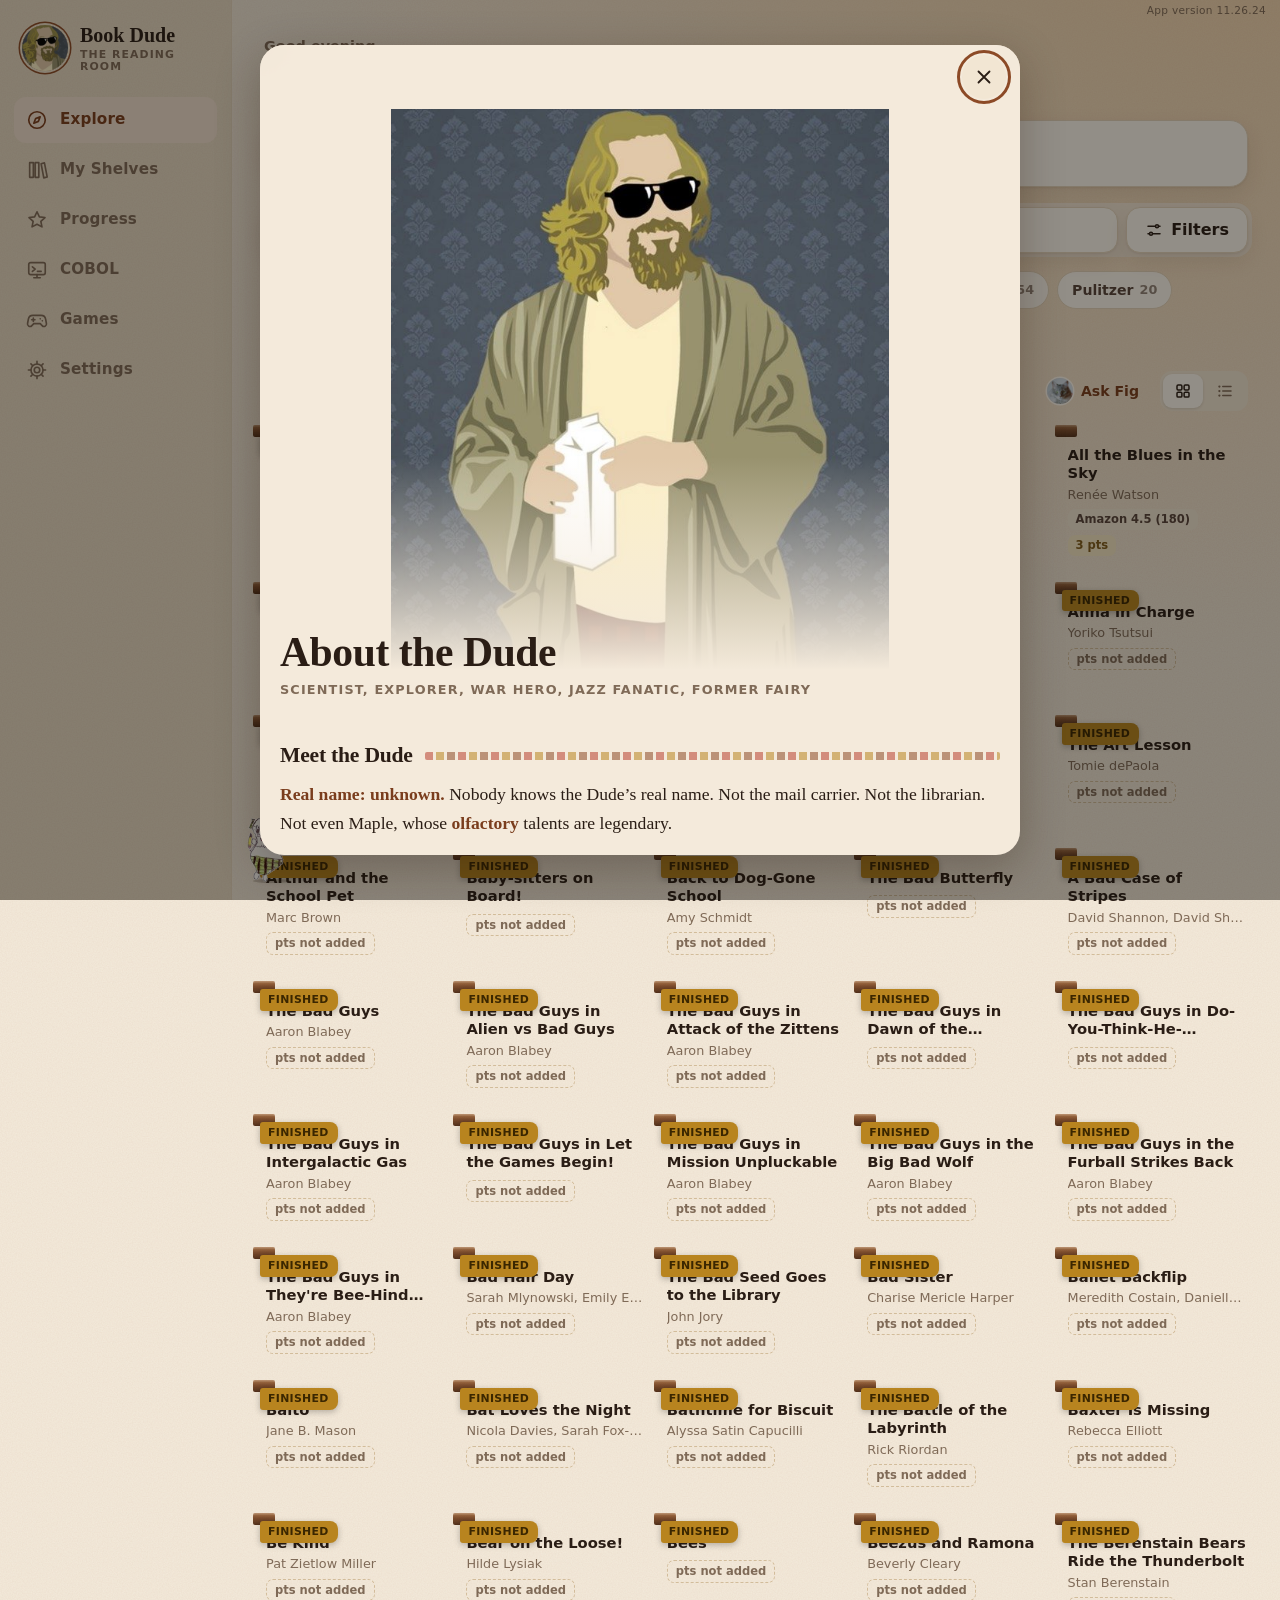
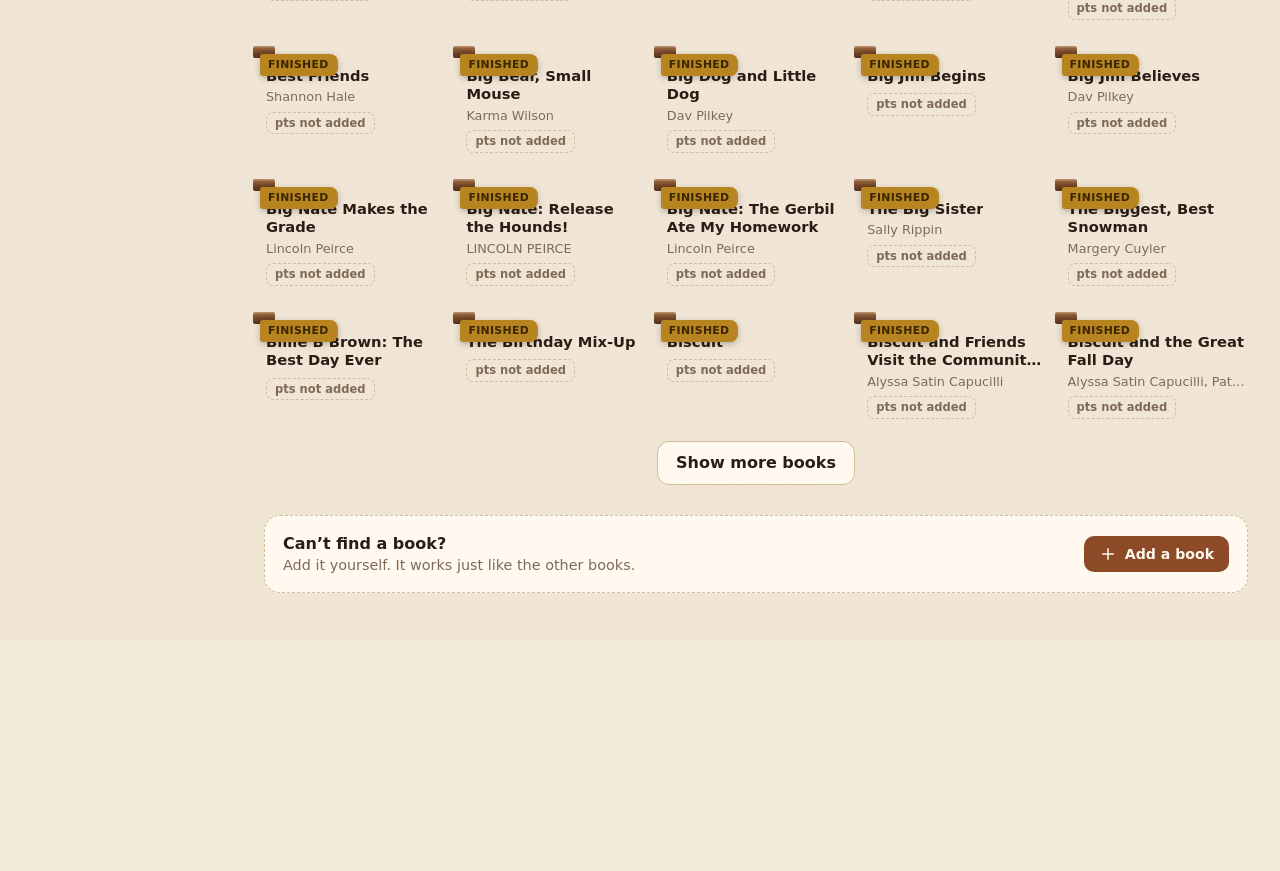
==== commit 47a73f88: "Screen time: one clock for the family, with texts Cashing in screen time now starts a countdown that" ====
--- a/docs/index.html
+++ b/docs/index.html
@@ -65,6 +65,7 @@
         <button type="button" class="btn small primary" data-act="update-app">Update app</button>
       </div>
       <div class="banner warn" id="storage-warning" hidden></div>
+      <div class="banner timer" id="screen-timer" role="status" hidden></div>
       <main id="main" tabindex="-1">
         <p class="loading">Finding the Dude’s glasses…</p>
       </main>
--- a/docs/styles.css
+++ b/docs/styles.css
@@ -190,6 +190,15 @@
   padding: calc(var(--safe-t) + 8px) 16px 8px; background: var(--accent-soft); color: var(--ink); font-weight: 600; font-size: .92rem; text-align: center;
 }
 .banner.warn { background: var(--warn-bg); color: var(--warn-ink); }
+/* The screen-time clock, at the top of every tab while it runs. */
+.banner.timer { background: var(--accent); color: var(--accent-ink); justify-content: space-between; text-align: left; padding-top: calc(var(--safe-t) + 20px); }
+.banner.timer.paused { background: var(--warn-bg); color: var(--warn-ink); }
+.banner.timer.up { background: #B3261E; color: #FFFFFF; }
+.timer-text small { font-weight: 600; opacity: .85; margin-left: 4px; white-space: nowrap; }
+.timer-time { font-size: 1.2rem; font-weight: 800; font-variant-numeric: tabular-nums; }
+.timer-btns { display: flex; gap: 8px; }
+.banner.timer .btn { background: rgba(255, 255, 255, .92); color: #2A1F17; border-color: transparent; }
+.timer-up-msg { font-size: 1.1rem; }
 /* Which version this device is running, in small print at the top (for troubleshooting). */
 .app-version {
   position: absolute; z-index: 26; top: calc(var(--safe-t) + 3px); right: 14px; margin: 0; pointer-events: none;
@@ -958,6 +967,17 @@
 .meter .d4 { animation-delay: 1.6s; } .meter .d5 { animation-delay: 2s; } .meter .d6 { animation-delay: .2s; } .meter .d7 { animation-delay: 1s; }
 @keyframes meter-float { 0%, 100% { transform: translateY(0); opacity: .9; } 50% { transform: translateY(-4px); opacity: .55; } }
 @media (prefers-reduced-motion: reduce) { .meter-cloud, .meter-duck, .robot-fly, .robot, .robot.full .robot-drawer, .robot-sparkle path { animation: none; } }
+/* BB's Spell-o-Meter */
+.bobby-art { width: 96px; height: 96px; margin: 4px auto 0; }
+.bobby-art img { height: 100%; width: auto; display: block; margin: 0 auto; }
+.bobby-art.stomp img { animation: bobby-stomp .5s ease-in-out 4; transform-origin: 50% 100%; }
+@keyframes bobby-stomp { 0%, 100% { transform: translateY(0) rotate(0); } 25% { transform: translateY(-8px) rotate(-6deg); } 75% { transform: translateY(-4px) rotate(6deg); } }
+.spell-bars { list-style: none; margin: 8px 0; padding: 0; display: grid; gap: 6px; text-align: left; }
+.spell-bars li { display: grid; grid-template-columns: 6.5em 1fr auto; gap: 8px; align-items: center; font-size: .9rem; }
+.spell-bars .bar { margin: 0; }
+.spell-one .bar i { background: #17a36a; } .spell-two .bar i { background: #2f6fdb; } .spell-three .bar i { background: #8b4fd8; }
+.bee-day { margin: 6px 0 0; font-size: .9rem; }
+
 /* Piano practice */
 .piano-week { list-style: none; margin: 8px 0; padding: 0; display: grid; gap: 6px; }
 .piano-day { display: grid; grid-template-columns: 6.5em 1fr auto; align-items: center; gap: 8px; padding: 6px 8px; border-radius: 10px; background: var(--surface-2); }
@@ -1028,6 +1048,13 @@
 .reader-list .row-actions { margin-top: 0; gap: 8px; }
 .invite-code { font-family: ui-monospace, SFMono-Regular, Menlo, Consolas, monospace; font-size: 1.7rem; font-weight: 700; letter-spacing: .08em; text-align: center; padding: 14px 10px; border: 2px dashed var(--line-strong); border-radius: 12px; color: var(--ink); user-select: all; -webkit-user-select: all; }
 #account-panel .error { margin-top: 8px; }
+
+/* The grown-ups' guide */
+.guide-card { margin-bottom: 16px; }
+.guide h1 { font-size: clamp(1.7rem, 7vw, 2.3rem); margin-top: 4px; }
+.guide-sec h2 { font-size: 1.15rem; margin: 0 0 6px; }
+.guide-sec ul { margin: 0; padding-left: 1.2em; display: grid; gap: 8px; }
+.guide-sec p { margin: 0 0 6px; }
 
 /* Career tags in the story */
 .careers { list-style: none; display: flex; flex-wrap: wrap; gap: 8px; margin: 0 0 16px; padding: 0; }
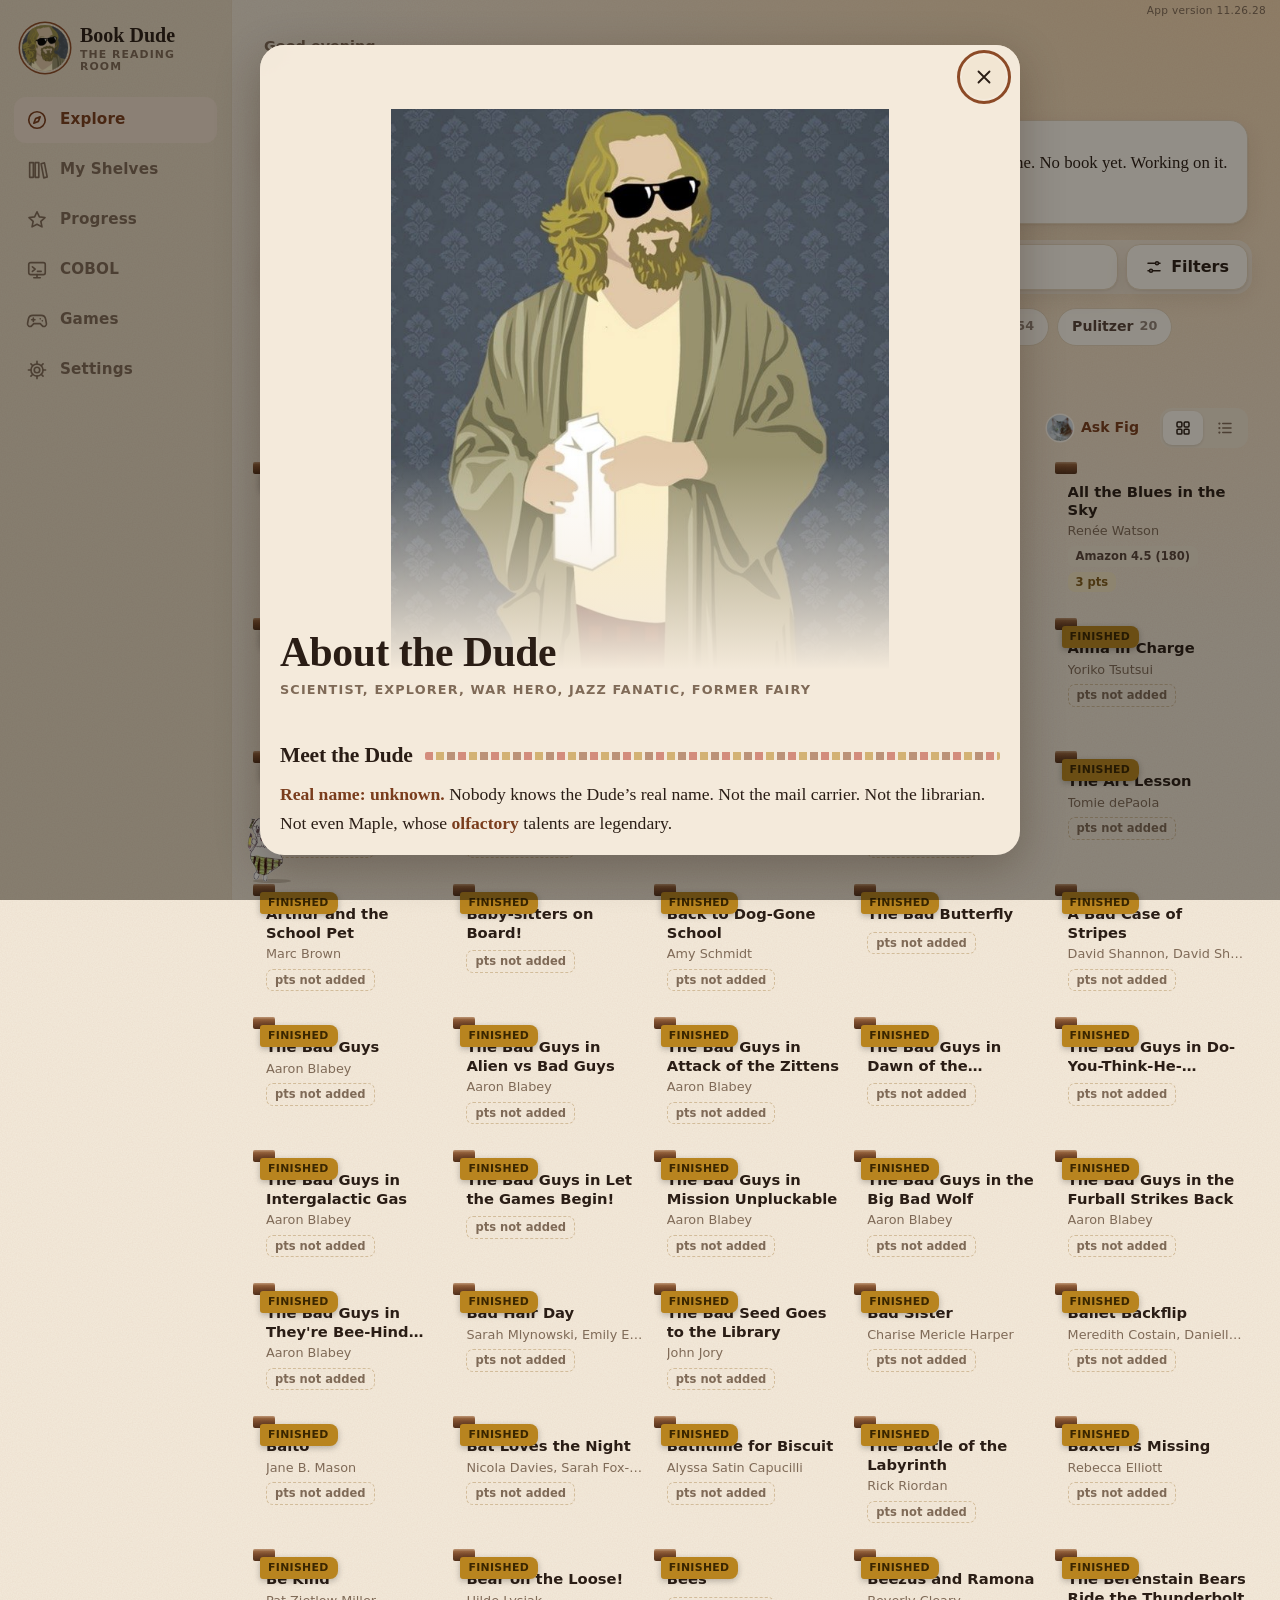
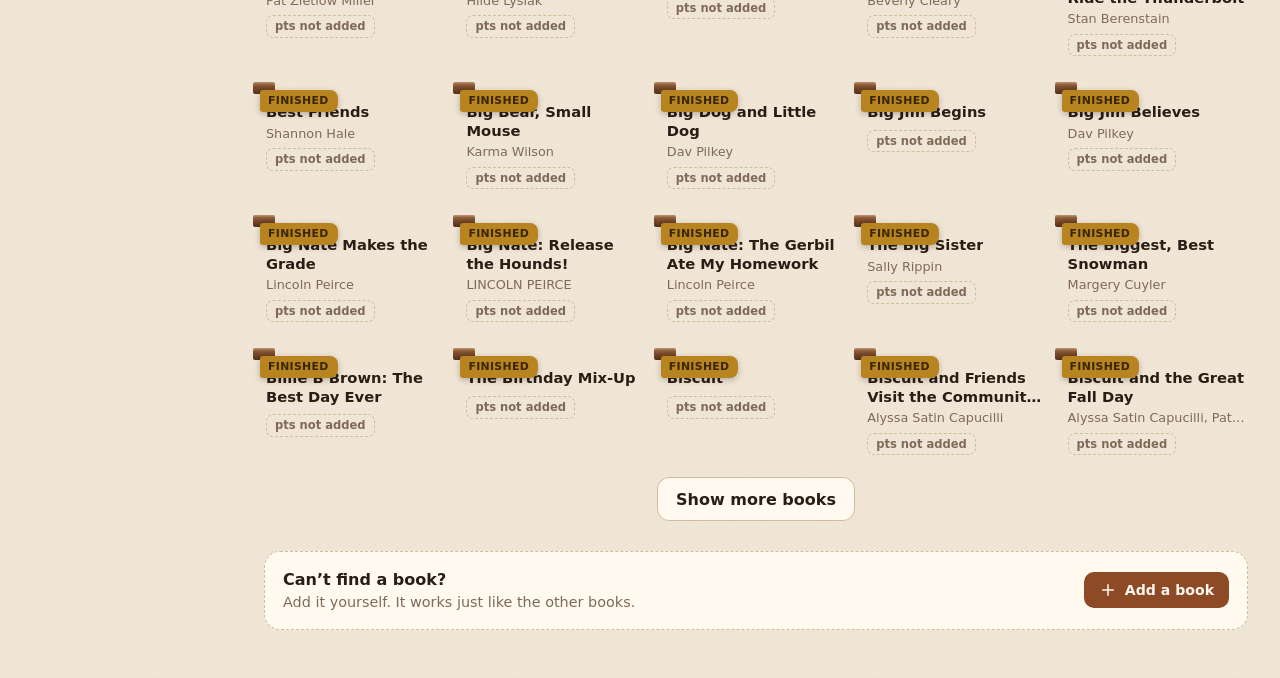
==== commit 16cc9dcb: "Screen-time alerts come from Book Dude itself, not the Google script ntfy.sh counts messages per int" ====
--- a/docs/index.html
+++ b/docs/index.html
@@ -3,7 +3,7 @@
 <head>
   <meta charset="utf-8">
   <meta name="viewport" content="width=device-width, initial-scale=1, viewport-fit=cover">
-  <meta http-equiv="Content-Security-Policy" content="default-src 'self'; script-src 'self'; style-src 'self'; img-src 'self' data: https://covers.openlibrary.org https://archive.org https://*.archive.org; connect-src 'self' https://script.google.com https://script.googleusercontent.com https://coolooehjmqrxnndremb.supabase.co https://openlibrary.org https://covers.openlibrary.org https://archive.org https://*.archive.org; manifest-src 'self'; worker-src 'self'; base-uri 'none'; form-action 'none'; object-src 'none'">
+  <meta http-equiv="Content-Security-Policy" content="default-src 'self'; script-src 'self'; style-src 'self'; img-src 'self' data: https://covers.openlibrary.org https://archive.org https://*.archive.org; connect-src 'self' https://ntfy.sh https://script.google.com https://script.googleusercontent.com https://coolooehjmqrxnndremb.supabase.co https://openlibrary.org https://covers.openlibrary.org https://archive.org https://*.archive.org; manifest-src 'self'; worker-src 'self'; base-uri 'none'; form-action 'none'; object-src 'none'">
   <meta name="referrer" content="no-referrer">
   <title>Book Dude Next</title>
   <meta name="description" content="The Book Dude’s Reading Room: find award-winning books, keep a private reading journal, and track AR quiz points.">
